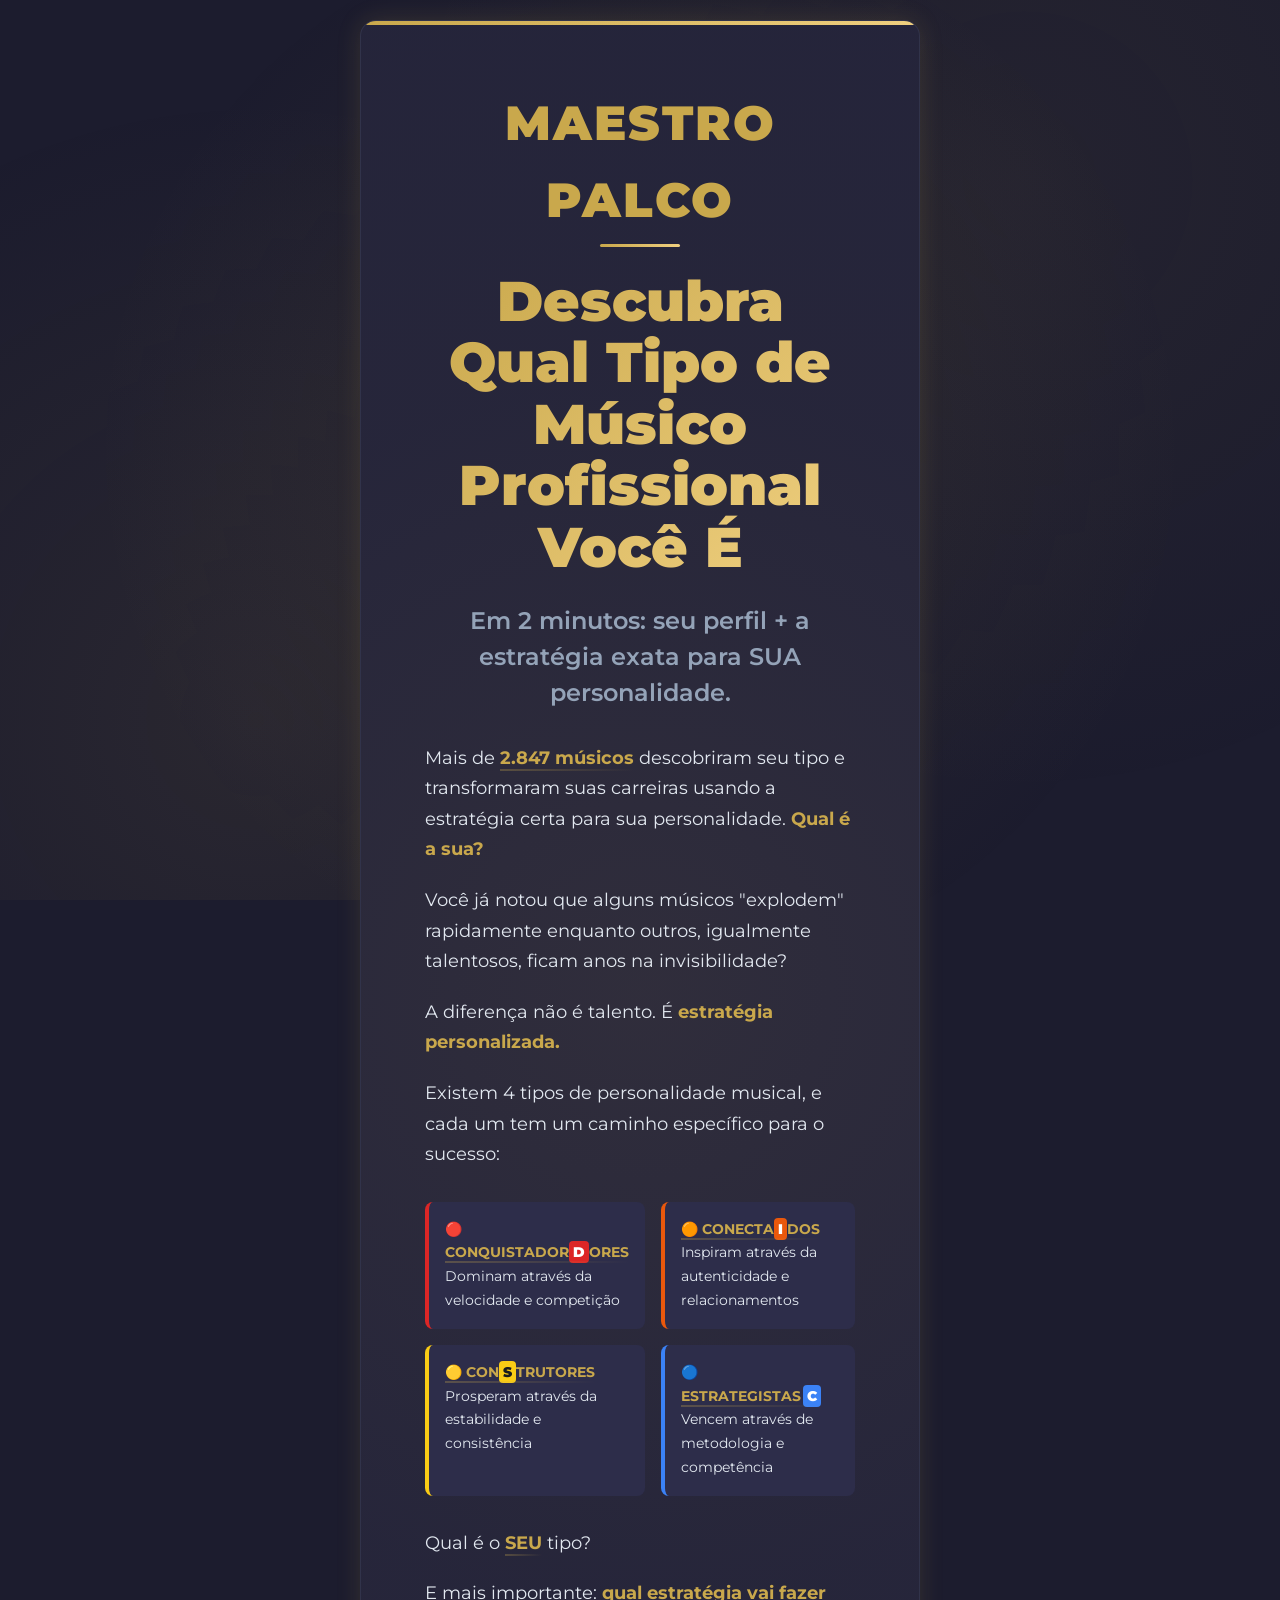
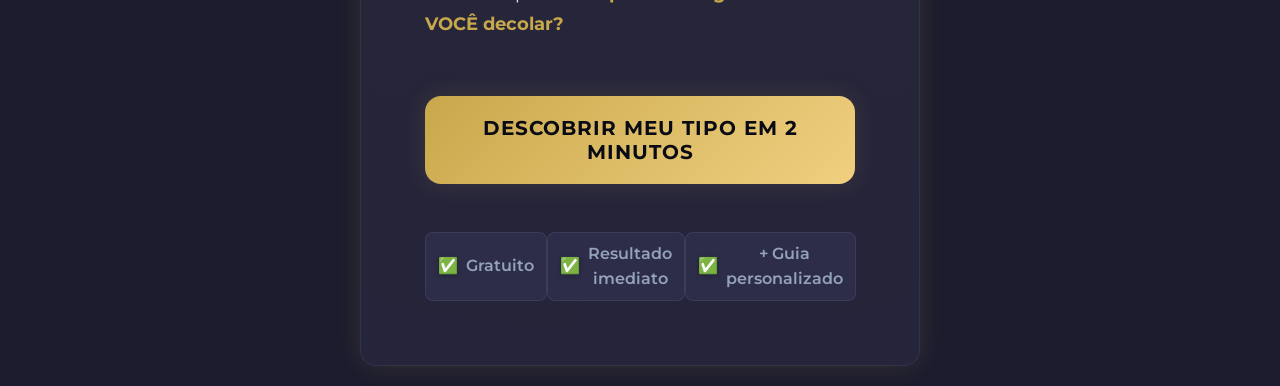
==== index.html @ e77ad7a6 "feat: Adicionar páginas de captura Quiz DISC Maestro Palco ✅ 4 páginas de captura padronizadas por t" ====
<!DOCTYPE html>
<html lang="pt-BR">
<head>
    <meta charset="UTF-8">
    <meta name="viewport" content="width=device-width, initial-scale=1.0">
    <title>Quiz DISC Musical - Descubra Seu Tipo de Músico Profissional</title>
    <meta name="description" content="Descubra qual tipo de músico profissional você é e receba a estratégia personalizada para sua personalidade. Mais de 2.847 músicos já descobriram!">
    
    <!-- Open Graph -->
    <meta property="og:title" content="Quiz DISC Musical - Qual Seu Tipo de Músico?">
    <meta property="og:description" content="Em 2 minutos: seu perfil + a estratégia exata para SUA personalidade musical">
    <meta property="og:type" content="website">
    <meta property="og:url" content="https://maestropalco.rota50ia.com/quiz">
    
    <!-- Fonts - MAESTRO Brandbook -->
    <link rel="preconnect" href="https://fonts.googleapis.com">
    <link rel="preconnect" href="https://fonts.gstatic.com" crossorigin>
    <link href="https://fonts.googleapis.com/css2?family=Montserrat:wght@300;400;500;600;700;900&family=JetBrains+Mono:wght@400;500&display=swap" rel="stylesheet">
    
    <style>
        /* ══════════════════════════════════════════════
           MAESTRO DESIGN TOKENS (CSS Custom Properties)
           Filosofia Visual: Podium Stage - BRANDBOOK OFICIAL
           ══════════════════════════════════════════════ */
        :root {
            /* ── Colors: Midnight (Primary/Background) ── */
            --m-midnight-950: #141422;
            --m-midnight-900: #1C1C2E;
            --m-midnight-800: #23233A;
            --m-midnight-700: #2D2D4A;
            --m-midnight-600: #37376A;
            --m-midnight-500: #3F3F72;

            /* ── Colors: Gold (Accent) ── */
            --m-gold-900: #6B5220;
            --m-gold-800: #886828;
            --m-gold-700: #A07D34;
            --m-gold-600: #B89340;
            --m-gold-500: #C9A84C;
            --m-gold-400: #DFBE62;
            --m-gold-300: #F0D080;
            --m-gold-200: #FFE399;
            --m-gold-100: #FFEFC2;

            /* ── Colors: Slate (Neutral) ── */
            --m-slate-200: #E2E8F0;
            --m-slate-300: #CBD5E1;
            --m-slate-400: #94A3B8;
            --m-slate-500: #64748B;
            --m-slate-600: #475569;
            --m-slate-700: #334155;

            /* ── Semantic ── */
            --bg:          var(--m-midnight-900);
            --bg-card:     var(--m-midnight-800);
            --bg-elevated: var(--m-midnight-700);
            --bg-deep:     var(--m-midnight-950);
            --text:        var(--m-slate-200);
            --text-muted:  var(--m-slate-400);
            --text-faint:  var(--m-slate-500);
            --accent:      var(--m-gold-500);
            --accent-lt:   var(--m-gold-300);
            --accent-bg:   rgba(201, 168, 76, 0.08);
            --border:      rgba(148, 163, 184, 0.12);
            --border-strong: rgba(148, 163, 184, 0.25);
            --inverse:     #0A0A14;

            /* ── Feedback ── */
            --success: #4ADE80;
            --warning: #FBBF24;
            --error:   #F87171;
            --info:    #60A5FA;

            /* ── Typography ── */
            --font-display: 'Montserrat', 'Arial Black', Helvetica, sans-serif;
            --font-sans:    'Montserrat', -apple-system, BlinkMacSystemFont, sans-serif;
            --font-mono:    'JetBrains Mono', 'Fira Code', monospace;

            /* ── Spacing ── */
            --space-1:  4px;
            --space-2:  8px;
            --space-3:  12px;
            --space-4:  16px;
            --space-5:  20px;
            --space-6:  24px;
            --space-8:  32px;
            --space-10: 40px;
            --space-12: 48px;
            --space-16: 64px;
            --space-20: 80px;
            --space-24: 96px;

            /* ── Radius ── */
            --radius-sm:  4px;
            --radius-md:  8px;
            --radius-lg:  12px;
            --radius-xl:  16px;
            --radius-full: 9999px;

            /* ── Shadows ── */
            --shadow-sm: 0 1px 2px rgba(0,0,0,0.3);
            --shadow-md: 0 4px 12px rgba(0,0,0,0.4);
            --shadow-lg: 0 8px 32px rgba(0,0,0,0.5);
            --shadow-glow: 0 0 24px rgba(201, 168, 76, 0.15);

            /* ── Motion ── */
            --ease: cubic-bezier(0.4, 0, 0.2, 1);
            --duration-fast: 200ms;
            --duration-normal: 300ms;
            --duration-slow: 500ms;
            
            /* ── DISC Colors (Neurological) ── */
            --color-d: #DC2626; /* Conquistador - Vermelho - Adrenalina */
            --color-i: #EA580C; /* Conectado - Laranja - Dopamina+Oxitocina */
            --color-s: #FACC15; /* Construtor - Amarelo - Serotonina */
            --color-c: #3B82F6; /* Estrategista - Azul - Dopamina Competência */
        }
        
        /* === RESET === */
        * {
            margin: 0;
            padding: 0;
            box-sizing: border-box;
        }
        
        body {
            font-family: var(--font-sans);
            background: var(--bg);
            color: var(--text);
            line-height: 1.6;
            min-height: 100vh;
            position: relative;
        }
        
        body::before {
            content: '';
            position: fixed;
            top: 0;
            left: 0;
            right: 0;
            bottom: 0;
            background: radial-gradient(circle at 20% 80%, var(--accent-bg) 0%, transparent 50%),
                        radial-gradient(circle at 80% 20%, rgba(201, 168, 76, 0.05) 0%, transparent 50%),
                        radial-gradient(circle at 50% 50%, var(--accent-bg) 0%, transparent 70%);
            pointer-events: none;
            z-index: -1;
        }
        
        /* === CONTAINER === */
        .container {
            max-width: 600px;
            margin: 0 auto;
            padding: var(--space-5);
            min-height: 100vh;
            display: flex;
            flex-direction: column;
            justify-content: center;
        }
        
        /* === LANDING PAGE === */
        .landing {
            text-align: center;
            background: var(--bg-card);
            border: 1px solid var(--border);
            padding: var(--space-16);
            border-radius: var(--radius-xl);
            box-shadow: var(--shadow-glow);
            backdrop-filter: blur(15px);
            position: relative;
            overflow: hidden;
        }
        
        .landing::before {
            content: '';
            position: absolute;
            top: 0;
            left: 0;
            right: 0;
            height: 4px;
            background: linear-gradient(90deg, var(--accent), var(--accent-lt));
        }
        
        .landing::after {
            content: '';
            position: absolute;
            top: -50%;
            left: -50%;
            width: 200%;
            height: 200%;
            background: radial-gradient(circle, var(--accent-bg) 0%, rgba(201, 168, 76, 0.02) 30%, transparent 70%);
            pointer-events: none;
            animation: rotate 20s linear infinite;
        }
        
        @keyframes rotate {
            from { transform: rotate(0deg); }
            to { transform: rotate(360deg); }
        }
        
        .logo {
            color: var(--accent);
            font-size: clamp(32px, 5vw, 48px);
            font-family: var(--font-display);
            font-weight: 900;
            margin-bottom: var(--space-8);
            letter-spacing: 2px;
            text-transform: uppercase;
            position: relative;
            z-index: 1;
        }
        
        .logo::after {
            content: '';
            position: absolute;
            bottom: -8px;
            left: 50%;
            transform: translateX(-50%);
            width: 80px;
            height: 3px;
            background: linear-gradient(90deg, var(--accent), var(--accent-lt));
            border-radius: var(--radius-sm);
        }
        
        .headline {
            font-size: clamp(36px, 6vw, 56px);
            font-family: var(--font-display);
            font-weight: 900;
            margin-bottom: var(--space-6);
            background: linear-gradient(135deg, var(--accent), var(--accent-lt));
            -webkit-background-clip: text;
            -webkit-text-fill-color: transparent;
            background-clip: text;
            line-height: 1.1;
            position: relative;
            z-index: 1;
        }
        
        .subheadline {
            font-size: clamp(18px, 2.5vw, 24px);
            color: var(--text-muted);
            margin-bottom: var(--space-8);
            line-height: 1.5;
            font-weight: 600;
            position: relative;
            z-index: 1;
        }
        
        .copy {
            text-align: left;
            margin-bottom: var(--space-8);
            font-size: 18px;
            line-height: 1.7;
            position: relative;
            z-index: 1;
        }
        
        .copy p {
            margin-bottom: var(--space-5);
        }
        
        .copy strong {
            color: var(--accent);
            font-weight: 700;
            position: relative;
        }
        
        .copy strong::after {
            content: '';
            position: absolute;
            bottom: -2px;
            left: 0;
            right: 0;
            height: 2px;
            background: linear-gradient(90deg, var(--accent), transparent);
            opacity: 0.3;
        }
        
        .types-grid {
            display: grid;
            grid-template-columns: 1fr 1fr;
            gap: var(--space-4);
            margin: var(--space-8) 0;
            text-align: left;
        }
        
        .type-item {
            padding: var(--space-4);
            background: var(--bg-elevated);
            border-radius: var(--radius-md);
            border-left: 4px solid var(--accent);
            font-size: 14px;
        }
        
        .type-item.tipo-d { border-left-color: var(--color-d); }
        .type-item.tipo-i { border-left-color: var(--color-i); }
        .type-item.tipo-s { border-left-color: var(--color-s); }
        .type-item.tipo-c { border-left-color: var(--color-c); }
        
        .cta-button {
            display: inline-block;
            background: linear-gradient(135deg, var(--accent), var(--accent-lt));
            color: var(--inverse);
            padding: var(--space-5) var(--space-12);
            border: none;
            border-radius: var(--radius-xl);
            font-size: 20px;
            font-family: var(--font-display);
            font-weight: 700;
            cursor: pointer;
            transition: all var(--duration-normal) var(--ease);
            text-decoration: none;
            box-shadow: var(--shadow-glow);
            margin: var(--space-6) 0;
            text-transform: uppercase;
            letter-spacing: 1px;
            position: relative;
            z-index: 1;
            overflow: hidden;
        }
        
        .cta-button::before {
            content: '';
            position: absolute;
            top: 0;
            left: -100%;
            width: 100%;
            height: 100%;
            background: linear-gradient(90deg, transparent, rgba(255,255,255,0.4), transparent);
            transition: left 0.6s ease;
        }
        
        .cta-button:hover {
            transform: translateY(-3px) scale(1.02);
            box-shadow: var(--shadow-lg), 0 20px 40px rgba(201,168,76,0.4);
        }
        
        .cta-button:hover::before {
            left: 100%;
        }
        
        .cta-button:active {
            transform: translateY(-1px) scale(1.01);
        }
        
        .benefits {
            display: flex;
            justify-content: space-around;
            margin-top: var(--space-6);
            font-size: 16px;
            color: var(--text-muted);
            position: relative;
            z-index: 1;
        }
        
        .benefits span {
            display: flex;
            align-items: center;
            gap: var(--space-2);
            font-weight: 600;
            padding: var(--space-2) var(--space-3);
            background: var(--bg-elevated);
            border-radius: var(--radius-md);
            border: 1px solid var(--border);
        }
        
        .benefits span::before {
            content: "✅";
            filter: drop-shadow(0 1px 2px rgba(0,0,0,0.3));
        }
        
        /* === QUIZ SCREENS === */
        .quiz-screen {
            display: none;
            text-align: center;
            background: var(--bg-card);
            border: 1px solid var(--border);
            padding: var(--space-16);
            border-radius: var(--radius-xl);
            box-shadow: var(--shadow-glow);
            backdrop-filter: blur(15px);
            position: relative;
            overflow: hidden;
        }
        
        .quiz-screen::before {
            content: '';
            position: absolute;
            top: 0;
            left: 0;
            right: 0;
            height: 4px;
            background: linear-gradient(90deg, var(--accent), var(--accent-lt));
        }
        
        .quiz-screen.active {
            display: block;
        }
        
        .progress-bar {
            width: 100%;
            height: 8px;
            background: rgba(255,255,255,0.08);
            border: 1px solid rgba(201, 168, 76, 0.2);
            border-radius: 4px;
            margin-bottom: 45px;
            overflow: hidden;
            position: relative;
        }
        
        .progress-bar::after {
            content: '';
            position: absolute;
            top: 0;
            left: 0;
            right: 0;
            bottom: 0;
            background: linear-gradient(90deg, transparent 0%, rgba(201, 168, 76, 0.1) 50%, transparent 100%);
            animation: shimmer 2s infinite;
        }
        
        @keyframes shimmer {
            0% { transform: translateX(-100%); }
            100% { transform: translateX(100%); }
        }
        
        .progress-fill {
            height: 100%;
            background: var(--gradient-gold);
            width: 0%;
            transition: width 0.8s ease;
            border-radius: 3px;
            position: relative;
            overflow: hidden;
        }
        
        .progress-fill::after {
            content: '';
            position: absolute;
            top: 0;
            left: 0;
            right: 0;
            bottom: 0;
            background: linear-gradient(90deg, transparent 0%, rgba(255,255,255,0.3) 50%, transparent 100%);
            animation: progressShine 1.5s ease infinite;
        }
        
        @keyframes progressShine {
            0% { transform: translateX(-100%); }
            100% { transform: translateX(100%); }
        }
        
        .question-number {
            color: var(--color-primary);
            font-size: 1rem;
            font-weight: var(--font-weight-semibold);
            margin-bottom: 15px;
            text-transform: uppercase;
            letter-spacing: 1px;
        }
        
        .question-title {
            font-size: 2.2rem;
            font-weight: var(--font-weight-bold);
            margin-bottom: 45px;
            line-height: 1.3;
            color: var(--color-light);
            position: relative;
        }
        
        .options {
            display: flex;
            flex-direction: column;
            gap: 15px;
            margin-bottom: 30px;
        }
        
        .option {
            background: rgba(255,255,255,0.03);
            border: 2px solid rgba(255,255,255,0.1);
            border-radius: var(--border-radius);
            padding: 25px;
            cursor: pointer;
            transition: all 0.4s ease;
            text-align: left;
            font-size: 1.1rem;
            line-height: 1.5;
            position: relative;
            overflow: hidden;
        }
        
        .option::before {
            content: '';
            position: absolute;
            top: 0;
            left: -100%;
            width: 100%;
            height: 100%;
            background: linear-gradient(90deg, transparent, rgba(201, 168, 76, 0.1), transparent);
            transition: left 0.6s ease;
        }
        
        .option:hover {
            background: rgba(255,255,255,0.08);
            border-color: var(--color-primary);
            transform: translateY(-3px);
            box-shadow: var(--shadow-gold);
        }
        
        .option:hover::before {
            left: 100%;
        }
        
        .option.selected {
            border-color: var(--color-primary);
            background: rgba(201,168,76,0.15);
            box-shadow: 0 0 20px rgba(201, 168, 76, 0.3);
            transform: translateY(-3px) scale(1.01);
        }
        
        .option.selected::before {
            left: 100%;
        }
        
        .option-label {
            font-weight: var(--font-weight-bold);
            color: var(--color-primary);
            margin-bottom: 8px;
            font-size: 1rem;
            text-transform: uppercase;
            letter-spacing: 0.5px;
        }
        
        /* === RESULT SCREEN === */
        .result {
            text-align: center;
            position: relative;
        }
        
        .result-icon {
            font-size: 5rem;
            margin-bottom: 25px;
            animation: pulse 2s ease infinite;
            filter: drop-shadow(0 4px 8px rgba(0,0,0,0.3));
        }
        
        @keyframes pulse {
            0%, 100% { transform: scale(1); }
            50% { transform: scale(1.05); }
        }
        
        .result-title {
            font-size: 2.5rem;
            font-weight: var(--font-weight-black);
            margin-bottom: 35px;
            line-height: 1.2;
            text-transform: uppercase;
            letter-spacing: 1px;
        }
        
        .result-description {
            text-align: left;
            margin-bottom: 30px;
            font-size: 1.1rem;
            line-height: 1.7;
        }
        
        .lead-magnet {
            background: rgba(255,255,255,0.03);
            border: 2px solid var(--color-primary);
            padding: 35px;
            border-radius: var(--border-radius);
            margin-bottom: 35px;
            text-align: left;
            position: relative;
            overflow: hidden;
        }
        
        .lead-magnet::before {
            content: '';
            position: absolute;
            top: 0;
            left: 0;
            right: 0;
            height: 4px;
            background: var(--gradient-gold);
        }
        
        .lead-magnet::after {
            content: '';
            position: absolute;
            top: -50%;
            right: -50%;
            width: 100%;
            height: 200%;
            background: radial-gradient(circle, rgba(201, 168, 76, 0.04) 0%, rgba(59, 130, 246, 0.02) 30%, transparent 70%);
            pointer-events: none;
        }
        
        .lead-magnet h3 {
            color: var(--color-primary);
            font-size: 1.5rem;
            font-weight: var(--font-weight-bold);
            margin-bottom: 20px;
            position: relative;
            z-index: 1;
        }
        
        .lead-magnet ul {
            list-style: none;
            margin-bottom: 20px;
        }
        
        .lead-magnet li {
            padding: 5px 0;
            padding-left: 20px;
            position: relative;
        }
        
        .lead-magnet li::before {
            content: "✓";
            position: absolute;
            left: 0;
            color: var(--color-primary);
            font-weight: bold;
        }
        
        .download-button {
            background: var(--gradient-gold);
            color: var(--color-dark);
            padding: 18px 35px;
            border: none;
            border-radius: var(--border-radius);
            font-size: 1.2rem;
            font-weight: var(--font-weight-bold);
            cursor: pointer;
            width: 100%;
            transition: all 0.4s ease;
            text-transform: uppercase;
            letter-spacing: 1px;
            position: relative;
            z-index: 1;
            overflow: hidden;
        }
        
        .download-button::before {
            content: '';
            position: absolute;
            top: 0;
            left: -100%;
            width: 100%;
            height: 100%;
            background: linear-gradient(90deg, transparent, rgba(255,255,255,0.4), transparent);
            transition: left 0.6s ease;
        }
        
        .download-button:hover {
            transform: translateY(-3px) scale(1.01);
            box-shadow: var(--shadow-gold);
        }
        
        .download-button:hover::before {
            left: 100%;
        }
        
        .download-button:active {
            transform: translateY(-1px) scale(1.005);
        }
        
        /* === MOBILE === */
        @media (max-width: 768px) {
            .container {
                padding: 10px;
            }
            
            .landing, .quiz-screen {
                padding: 30px 20px;
                margin: 0;
            }
            
            .logo {
                font-size: 1.8rem;
            }
            
            .headline {
                font-size: 2.2rem;
                line-height: 1.1;
            }
            
            .subheadline {
                font-size: 1.1rem;
            }
            
            .types-grid {
                grid-template-columns: 1fr;
                gap: 12px;
            }
            
            .question-title {
                font-size: 1.8rem;
                margin-bottom: 35px;
            }
            
            .result-title {
                font-size: 2rem;
            }
            
            .result-icon {
                font-size: 4rem;
            }
            
            .option {
                padding: 20px 15px;
            }
            
            .benefits {
                flex-direction: column;
                gap: 10px;
                align-items: center;
            }
            
            .cta-button, .download-button {
                padding: 18px 25px;
                font-size: 1.1rem;
            }
        }
        
        /* === ANIMATIONS MAESTRO PALCO === */
        @keyframes fadeInUp {
            from { 
                opacity: 0; 
                transform: translateY(30px); 
            }
            to { 
                opacity: 1; 
                transform: translateY(0); 
            }
        }
        
        @keyframes fadeInScale {
            from { 
                opacity: 0; 
                transform: translateY(20px) scale(0.95); 
            }
            to { 
                opacity: 1; 
                transform: translateY(0) scale(1); 
            }
        }
        
        @keyframes goldGlow {
            0%, 100% { 
                box-shadow: var(--shadow-gold); 
            }
            50% { 
                box-shadow: 0 15px 40px rgba(201, 168, 76, 0.25); 
            }
        }
        
        .quiz-screen.active {
            animation: fadeInScale 0.6s ease;
        }
        
        .landing.active {
            animation: fadeInUp 0.8s ease;
        }
        
        .option {
            animation: fadeInUp 0.4s ease;
            animation-fill-mode: both;
        }
        
        .option:nth-child(1) { animation-delay: 0.1s; }
        .option:nth-child(2) { animation-delay: 0.2s; }
        .option:nth-child(3) { animation-delay: 0.3s; }
        .option:nth-child(4) { animation-delay: 0.4s; }
        
        .result-icon {
            animation: fadeInUp 1s ease 0.2s both;
        }
        
        .result-title {
            animation: fadeInUp 0.8s ease 0.4s both;
        }
        
        .lead-magnet {
            animation: fadeInUp 0.6s ease 0.6s both;
        }
        
        .download-button {
            animation: fadeInUp 0.6s ease 0.8s both, goldGlow 3s ease infinite 2s;
        }
        
        /* === TYPE SPECIFIC COLORS === */
        .result.tipo-d { 
            --accent-color: var(--color-d);
            --accent-gradient: linear-gradient(135deg, var(--color-d), #EF4444);
        }
        .result.tipo-i { 
            --accent-color: var(--color-i);
            --accent-gradient: linear-gradient(135deg, var(--color-i), #F97316);
        }
        .result.tipo-s { 
            --accent-color: var(--color-s);
            --accent-gradient: linear-gradient(135deg, var(--color-s), #FDE047);
        }
        .result.tipo-c { 
            --accent-color: var(--color-c);
            --accent-gradient: linear-gradient(135deg, var(--color-c), #60A5FA);
        }
        
        .result .result-title {
            background: var(--accent-gradient, var(--gradient-gold));
            -webkit-background-clip: text;
            -webkit-text-fill-color: transparent;
            background-clip: text;
        }
        
        .result .download-button {
            background: var(--accent-gradient, var(--gradient-gold));
        }
        
        .result .lead-magnet {
            border-color: var(--accent-color, var(--color-primary));
        }
        
        .result .lead-magnet::before {
            background: var(--accent-gradient, var(--gradient-gold));
        }
    </style>
</head>
<body>
    <!-- === LANDING PAGE === -->
    <div class="container">
        <div class="landing active" id="landing">
            <div class="logo">MAESTRO PALCO</div>
            
            <h1 class="headline">Descubra Qual Tipo de Músico Profissional Você É</h1>
            
            <p class="subheadline">Em 2 minutos: seu perfil + a estratégia exata para SUA personalidade.</p>
            
            <div class="copy">
                <p>Mais de <strong>2.847 músicos</strong> descobriram seu tipo e transformaram suas carreiras usando a estratégia certa para sua personalidade. <strong>Qual é a sua?</strong></p>
                
                <p>Você já notou que alguns músicos "explodem" rapidamente enquanto outros, igualmente talentosos, ficam anos na invisibilidade?</p>
                
                <p>A diferença não é talento. É <strong>estratégia personalizada.</strong></p>
                
                <p>Existem 4 tipos de personalidade musical, e cada um tem um caminho específico para o sucesso:</p>
                
                <div class="types-grid">
                    <div class="type-item tipo-d">
                        <strong>🔴 CONQUISTADOR<span style="background: #DC2626; color: white; padding: 2px 4px; border-radius: 4px; font-weight: 900;">D</span>ORES</strong><br>
                        Dominam através da velocidade e competição
                    </div>
                    <div class="type-item tipo-i">
                        <strong>🟠 CONECTA<span style="background: #EA580C; color: white; padding: 2px 4px; border-radius: 4px; font-weight: 900;">I</span>DOS</strong><br>
                        Inspiram através da autenticidade e relacionamentos
                    </div>
                    <div class="type-item tipo-s">
                        <strong>🟡 CON<span style="background: #FACC15; color: #1A1C1E; padding: 2px 4px; border-radius: 4px; font-weight: 900;">S</span>TRUTORES</strong><br>
                        Prosperam através da estabilidade e consistência
                    </div>
                    <div class="type-item tipo-c">
                        <strong>🔵 ESTRATEGISTAS<span style="background: #3B82F6; color: white; padding: 2px 4px; border-radius: 4px; font-weight: 900; margin-left: 2px;">C</span></strong><br>
                        Vencem através de metodologia e competência
                    </div>
                </div>
                
                <p>Qual é o <strong>SEU</strong> tipo?</p>
                <p>E mais importante: <strong>qual estratégia vai fazer VOCÊ decolar?</strong></p>
            </div>
            
            <button class="cta-button" onclick="startQuiz()">DESCOBRIR MEU TIPO EM 2 MINUTOS</button>
            
            <div class="benefits">
                <span>Gratuito</span>
                <span>Resultado imediato</span>
                <span>+ Guia personalizado</span>
            </div>
        </div>
        
        <!-- === QUIZ SCREENS === -->
        <!-- Question 1 -->
        <div class="quiz-screen" id="question1">
            <div class="progress-bar">
                <div class="progress-fill" style="width: 25%"></div>
            </div>
            
            <div class="question-number">Pergunta 1 de 4</div>
            <h2 class="question-title">Quando você recebe uma proposta para tocar em um evento importante, sua primeira reação é:</h2>
            
            <div class="options">
                <div class="option" onclick="selectOption(1, 'D')" data-value="D">
                    <div class="option-label">🔴 Direto ao ponto</div>
                    "Quanto paga e quando preciso dar resposta?"
                </div>
                <div class="option" onclick="selectOption(1, 'I')" data-value="I">
                    <div class="option-label">🟠 Focado na experiência</div>
                    "Que tipo de evento? Quem mais vai participar? Como vai ser o ambiente?"
                </div>
                <div class="option" onclick="selectOption(1, 'S')" data-value="S">
                    <div class="option-label">🟡 Preciso de tempo</div>
                    "Posso pensar até amanhã? Preciso organizar minha agenda."
                </div>
                <div class="option" onclick="selectOption(1, 'C')" data-value="C">
                    <div class="option-label">🔵 Quero todos os detalhes</div>
                    "Quero todos os detalhes: horário, equipamentos, repertório, público esperado."
                </div>
            </div>
        </div>
        
        <!-- Question 2 -->
        <div class="quiz-screen" id="question2">
            <div class="progress-bar">
                <div class="progress-fill" style="width: 50%"></div>
            </div>
            
            <div class="question-number">Pergunta 2 de 4</div>
            <h2 class="question-title">Quando você pensa na sua carreira musical ideal, o que mais te motiva?</h2>
            
            <div class="options">
                <div class="option" onclick="selectOption(2, 'D')" data-value="D">
                    <div class="option-label">🔴 Ser o melhor</div>
                    "Ser reconhecido como o MELHOR do meu estilo, que todo mundo quer contratar"
                </div>
                <div class="option" onclick="selectOption(2, 'I')" data-value="I">
                    <div class="option-label">🟠 Tocar vidas</div>
                    "Tocar vidas através da minha música e ter uma audiência que me ama"
                </div>
                <div class="option" onclick="selectOption(2, 'S')" data-value="S">
                    <div class="option-label">🟡 Ter sustentabilidade</div>
                    "Ter uma carreira sustentável que me dá liberdade e qualidade de vida"
                </div>
                <div class="option" onclick="selectOption(2, 'C')" data-value="C">
                    <div class="option-label">🔵 Domínio técnico</div>
                    "Dominar meu instrumento tecnicamente e ter um método perfeito de trabalho"
                </div>
            </div>
        </div>
        
        <!-- Question 3 -->
        <div class="quiz-screen" id="question3">
            <div class="progress-bar">
                <div class="progress-fill" style="width: 75%"></div>
            </div>
            
            <div class="question-number">Pergunta 3 de 4</div>
            <h2 class="question-title">Quando você vai precificar um trabalho musical:</h2>
            
            <div class="options">
                <div class="option" onclick="selectOption(3, 'D')" data-value="D">
                    <div class="option-label">🔴 Sei o que valho</div>
                    "Cobro o que SEI que valho e negocio até conseguir o preço certo"
                </div>
                <div class="option" onclick="selectOption(3, 'I')" data-value="I">
                    <div class="option-label">🟠 Adapto ao contexto</div>
                    "Pesquiso com outros músicos e adapto conforme o cliente e o relacionamento"
                </div>
                <div class="option" onclick="selectOption(3, 'S')" data-value="S">
                    <div class="option-label">🟡 Tenho meu padrão</div>
                    "Tenho uma tabela padrão que funciona bem e raramente mudo"
                </div>
                <div class="option" onclick="selectOption(3, 'C')" data-value="C">
                    <div class="option-label">🔵 Baseado em dados</div>
                    "Calculo todos os custos envolvidos e adiciono margem baseada em dados"
                </div>
            </div>
        </div>
        
        <!-- Question 4 -->
        <div class="quiz-screen" id="question4">
            <div class="progress-bar">
                <div class="progress-fill" style="width: 100%"></div>
            </div>
            
            <div class="question-number">Pergunta 4 de 4</div>
            <h2 class="question-title">Para crescer profissionalmente na música, você prefere:</h2>
            
            <div class="options">
                <div class="option" onclick="selectOption(4, 'D')" data-value="D">
                    <div class="option-label">🔴 Resultados rápidos</div>
                    "Focar no que traz resultado RÁPIDO, sem muita enrolação ou teoria"
                </div>
                <div class="option" onclick="selectOption(4, 'I')" data-value="I">
                    <div class="option-label">🟠 Aprendizado colaborativo</div>
                    "Compartilhar a jornada com outros músicos e aprender através de experiências"
                </div>
                <div class="option" onclick="selectOption(4, 'S')" data-value="S">
                    <div class="option-label">🟡 Crescimento gradual</div>
                    "Crescimento gradual e sustentável, sem pressa nem pressão excessiva"
                </div>
                <div class="option" onclick="selectOption(4, 'C')" data-value="C">
                    <div class="option-label">🔵 Sistema estruturado</div>
                    "Ter um sistema estruturado com métricas para acompanhar meu progresso"
                </div>
            </div>
        </div>
        
        <!-- === RESULT SCREENS === -->
        <!-- Result D -->
        <div class="quiz-screen result tipo-d" id="result-D">
            <div class="result-icon">🔴</div>
            <h2 class="result-title">Você é um CONQUISTADOR<span style="background: #DC2626; color: white; padding: 2px 6px; border-radius: 4px; font-weight: 900; margin-left: 4px;">D</span> Musical!</h2>
            
            <div class="result-description">
                <p><strong>Confirmado:</strong> você tem o perfil de músico que não aceita ser medíocre.</p>
                
                <p>Conquistadores como você são FEITOS para liderar, dominar nichos e ser a primeira opção que todo mundo pensa.</p>
                
                <p><strong>Seu superpoder?</strong> Velocidade + Assertividade + Foco em resultado.</p>
                
                <p>Mas aqui está o problema: 90% dos conselhos musicais são feitos para personalidades passivas. E quando Conquistadores seguem estratégias "suaves", eles MURCHAM.</p>
                
                <p><strong>Você precisa da estratégia AGRESSIVA para seu perfil.</strong></p>
            </div>
            
            <div class="lead-magnet">
                <h3>"Kit do Conquistador: Como Dominar Seu Nicho Musical em 90 Dias"</h3>
                <ul>
                    <li>Planilha de precificação dominante</li>
                    <li>Script de negociação que fecha 80% das propostas</li>
                    <li>Estratégia de posicionamento competitivo</li>
                    <li>Cronograma de conquista em 90 dias</li>
                </ul>
                <button class="download-button" onclick="downloadLeadMagnet('conquistador')">BAIXAR KIT DO CONQUISTADOR - GRÁTIS</button>
            </div>
        </div>
        
        <!-- Result I -->
        <div class="quiz-screen result tipo-i" id="result-I">
            <div class="result-icon">🟠</div>
            <h2 class="result-title">Você é um CONECTA<span style="background: #EA580C; color: white; padding: 2px 6px; border-radius: 4px; font-weight: 900;">I</span>DO Musical!</h2>
            
            <div class="result-description">
                <p><strong>Lindo!</strong> Você tem o dom mais raro no mundo musical: criar CONEXÃO verdadeira.</p>
                
                <p>Conectados como você não são apenas músicos — são <strong>INSPIRADORES</strong> que tocam vidas através da arte.</p>
                
                <p><strong>Seu superpoder?</strong> Autenticidade + Carisma + Impacto emocional.</p>
                
                <p>Mas aqui está sua frustração: você tem talento INCRÍVEL, mas poucas pessoas conhecem seu trabalho.</p>
                
                <p>O problema não é seu talento. É que ninguém te ensinou como ser ENCONTRADO pelas pessoas certas.</p>
                
                <p><strong>Você precisa da estratégia de CONEXÃO para seu perfil.</strong></p>
            </div>
            
            <div class="lead-magnet">
                <h3>"Guia do Conectado: Como Ser Descoberto e Amado por Sua Audiência"</h3>
                <ul>
                    <li>Estratégia de storytelling emocional</li>
                    <li>Template de conteúdo que gera engajamento</li>
                    <li>Sistema de construção de comunidade apaixonada</li>
                    <li>Métodos para transformar fãs em divulgadores</li>
                </ul>
                <button class="download-button" onclick="downloadLeadMagnet('conectado')">BAIXAR GUIA DO CONECTADO - GRÁTIS</button>
            </div>
        </div>
        
        <!-- Result S -->
        <div class="quiz-screen result tipo-s" id="result-S">
            <div class="result-icon">🟡</div>
            <h2 class="result-title">Você é um CON<span style="background: #FACC15; color: #1A1C1E; padding: 2px 6px; border-radius: 4px; font-weight: 900;">S</span>TRUTOR Musical!</h2>
            
            <div class="result-description">
                <p><strong>Admirável!</strong> Você tem a mentalidade mais sábia do mundo musical: pensar em LEGADO.</p>
                
                <p>Construtores como você entendem que sucesso real não é "estourar" — é criar algo que <strong>DURA PARA SEMPRE.</strong></p>
                
                <p><strong>Seu superpoder?</strong> Consistência + Equilíbrio + Sustentabilidade.</p>
                
                <p>Mas aqui está sua luta: o mundo musical é obcecado por "crescimento rápido" e você se sente pressionado a agir contra sua natureza.</p>
                
                <p>A verdade? Os músicos mais RICOS e FELIZES que conheço são todos Construtores.</p>
                
                <p><strong>Você precisa da estratégia SUSTENTÁVEL para seu perfil.</strong></p>
            </div>
            
            <div class="lead-magnet">
                <h3>"Plano do Construtor: Carreira Musical Sustentável e Lucrativa"</h3>
                <ul>
                    <li>Cronograma de crescimento gradual seguro</li>
                    <li>Sistema de renda recorrente para músicos</li>
                    <li>Planejamento financeiro musical</li>
                    <li>Estratégias de equilíbrio vida-carreira</li>
                </ul>
                <button class="download-button" onclick="downloadLeadMagnet('construtor')">BAIXAR PLANO DO CONSTRUTOR - GRÁTIS</button>
            </div>
        </div>
        
        <!-- Result C -->
        <div class="quiz-screen result tipo-c" id="result-C">
            <div class="result-icon">🔵</div>
            <h2 class="result-title">Você é um ESTRATEGISTA<span style="background: #3B82F6; color: white; padding: 2px 6px; border-radius: 4px; font-weight: 900; margin-left: 4px;">C</span> Musical!</h2>
            
            <div class="result-description">
                <p><strong>Impressionante!</strong> Você tem a mente mais analítica do mundo musical: foco total em COMPETÊNCIA.</p>
                
                <p>Estrategistas como você não querem "dicas" — vocês querem <strong>METODOLOGIA COMPROVADA</strong> que funciona de forma previsível.</p>
                
                <p><strong>Seu superpoder?</strong> Precisão + Metodologia + Excelência técnica.</p>
                
                <p>Mas aqui está sua frustração: 99% do conteúdo musical é superficial, sem fundamento científico, testado por ninguém.</p>
                
                <p>Você merece estratégias à altura da sua competência.</p>
                
                <p><strong>Você precisa do SISTEMA CIENTÍFICO para seu perfil.</strong></p>
            </div>
            
            <div class="lead-magnet">
                <h3>"Sistema do Estrategista: Metodologia Comprovada Para Carreira Musical"</h3>
                <ul>
                    <li>Framework científico de crescimento musical</li>
                    <li>Planilha de métricas e KPIs musicais</li>
                    <li>Metodologia de precificação baseada em valor</li>
                    <li>Sistema de otimização contínua</li>
                </ul>
                <button class="download-button" onclick="downloadLeadMagnet('estrategista')">BAIXAR SISTEMA DO ESTRATEGISTA - GRÁTIS</button>
            </div>
        </div>
    </div>
    
    <script>
        // === QUIZ LOGIC === 
        let currentQuestion = 0;
        let answers = [];
        let startTime = Date.now();
        
        // Track quiz start
        function startQuiz() {
            // Facebook Pixel
            fbq('track', 'Lead', {
                content_name: 'Quiz DISC Musical Started',
                content_category: 'Musical Personality Assessment',
                value: 0,
                currency: 'BRL'
            });
            
            // Google Analytics
            gtag('event', 'quiz_started', {
                'source': 'landing_page'
            });
            
            // Google Ads
            gtag('event', 'conversion', {
                'send_to': 'AW-CONVERSION_ID/QUIZ_START_LABEL'
            });
            
            document.getElementById('landing').style.display = 'none';
            document.getElementById('question1').classList.add('active');
            currentQuestion = 1;
            startTime = Date.now();
            
            // Initialize question timing tracking
            window.questionStartTimes = {};
            window.questionStartTimes[1] = Date.now();
        }
        
        // Select option and move to next question
        function selectOption(questionNum, value) {
            const questionStartTime = window.questionStartTimes ? window.questionStartTimes[questionNum] : Date.now();
            const responseTime = Date.now() - questionStartTime;
            
            // Visual feedback
            const options = document.querySelectorAll(`#question${questionNum} .option`);
            options.forEach(opt => opt.classList.remove('selected'));
            event.target.classList.add('selected');
            
            // Store answer
            answers[questionNum - 1] = value;
            
            // Neurological tracking
            const discPrediction = predictNeurologicalType(value, responseTime);
            
            // Enhanced Analytics with neurological data
            gtag('event', 'quiz_progress', {
                'question_number': questionNum,
                'answer': value,
                'time_spent': Math.round((Date.now() - startTime) / 1000),
                'response_time_ms': responseTime,
                'neurological_prediction': discPrediction,
                'answer_confidence': responseTime < 3000 ? 'high' : responseTime < 8000 ? 'medium' : 'low'
            });
            
            // Track neurological pattern
            gtag('event', 'neurological_pattern', {
                'predicted_neurotransmitter': discPrediction.neurotransmitter,
                'response_speed_category': discPrediction.speedCategory,
                'personality_indicator': value
            });
            
            // Move to next question after brief delay
            setTimeout(() => {
                document.getElementById(`question${questionNum}`).classList.remove('active');
                
                if (questionNum < 4) {
                    document.getElementById(`question${questionNum + 1}`).classList.add('active');
                    currentQuestion = questionNum + 1;
                    // Track when next question starts
                    if (!window.questionStartTimes) window.questionStartTimes = {};
                    window.questionStartTimes[questionNum + 1] = Date.now();
                } else {
                    // Calculate result
                    showResult();
                }
            }, 300);
        }
        
        // Neurological prediction function
        function predictNeurologicalType(answer, responseTime) {
            const neurotransmitters = {
                'D': { neurotransmitter: 'adrenaline_testosterone', expectedTime: 2000 },
                'I': { neurotransmitter: 'dopamine_oxytocin', expectedTime: 4000 },
                'S': { neurotransmitter: 'serotonin', expectedTime: 6000 },
                'C': { neurotransmitter: 'dopamine_competence', expectedTime: 5000 }
            };
            
            const predicted = neurotransmitters[answer];
            const speedCategory = responseTime < 3000 ? 'fast' : responseTime < 6000 ? 'medium' : 'slow';
            
            return {
                neurotransmitter: predicted.neurotransmitter,
                speedCategory: speedCategory,
                expectedVsActual: responseTime / predicted.expectedTime
            };
        }
        
        // Calculate DISC result
        function showResult() {
            const scores = { D: 0, I: 0, S: 0, C: 0 };
            
            // Count answers
            answers.forEach(answer => {
                scores[answer]++;
            });
            
            // Find dominant type
            let dominantType = Object.keys(scores).reduce((a, b) => 
                scores[a] > scores[b] ? a : b
            );
            
            // Tie-breaker hierarchy: D > I > C > S
            const maxScore = Math.max(...Object.values(scores));
            const tied = Object.keys(scores).filter(type => scores[type] === maxScore);
            
            if (tied.length > 1) {
                const hierarchy = ['D', 'I', 'C', 'S'];
                dominantType = hierarchy.find(type => tied.includes(type));
            }
            
            // Define lead values and names by type
            const leadData = {
                'D': { name: 'Kit do Conquistador Musical', value: 25.00, neuro: 'adrenaline_testosterone' },
                'I': { name: 'Guia do Conectado Musical', value: 22.00, neuro: 'dopamine_oxytocin' },
                'S': { name: 'Plano do Construtor Musical', value: 28.00, neuro: 'serotonin' },
                'C': { name: 'Sistema do Estrategista Musical', value: 30.00, neuro: 'dopamine_competence' }
            };
            
            const currentLead = leadData[dominantType] || leadData['D'];
            
            // Facebook Pixel - Quiz Completed
            fbq('track', 'CompleteRegistration', {
                content_name: currentLead.name,
                personality_type: dominantType,
                neurotransmitter: currentLead.neuro,
                value: currentLead.value,
                currency: 'BRL',
                num_items: 1
            });
            
            // Google Analytics
            gtag('event', 'quiz_completed', {
                'personality_type': dominantType,
                'time_total': Math.round((Date.now() - startTime) / 1000),
                'score_d': scores.D,
                'score_i': scores.I,
                'score_s': scores.S,
                'score_c': scores.C,
                'lead_value': currentLead.value,
                'neurotransmitter': currentLead.neuro
            });
            
            // Google Ads - Quiz Completion
            gtag('event', 'conversion', {
                'send_to': 'AW-CONVERSION_ID/QUIZ_COMPLETE_LABEL',
                'value': currentLead.value,
                'currency': 'BRL',
                'personality_type': dominantType
            });
            
            // Show result
            document.getElementById(`result-${dominantType}`).classList.add('active');
        }
        
        // Download lead magnet
        function downloadLeadMagnet(type) {
            // Define lead data
            const leadData = {
                'D': { name: 'Kit do Conquistador Musical', value: 25.00, neuro: 'adrenaline_testosterone' },
                'I': { name: 'Guia do Conectado Musical', value: 22.00, neuro: 'dopamine_oxytocin' },
                'S': { name: 'Plano do Construtor Musical', value: 28.00, neuro: 'serotonin' },
                'C': { name: 'Sistema do Estrategista Musical', value: 30.00, neuro: 'dopamine_competence' }
            };
            
            const currentLead = leadData[type] || leadData['D'];
            
            // Facebook Pixel - Lead Magnet Download
            fbq('track', 'Lead', {
                content_name: currentLead.name + ' Download',
                personality_type: type,
                neurotransmitter: currentLead.neuro,
                value: currentLead.value,
                currency: 'BRL',
                event_source_url: window.location.href
            });
            
            // Google Analytics
            gtag('event', 'lead_magnet_download', {
                'personality_type': type,
                'magnet_name': `kit_${type}`,
                'lead_value': currentLead.value,
                'neurotransmitter': currentLead.neuro
            });
            
            // Google Ads - Lead Generation
            gtag('event', 'conversion', {
                'send_to': 'AW-CONVERSION_ID/LEAD_DOWNLOAD_LABEL',
                'value': currentLead.value,
                'currency': 'BRL',
                'personality_type': type
            });
            
            // Redirect to specific landing page based on type
            const redirectUrls = {
                'conquistador': './ebooks/conquistador.html',
                'conectado': './ebooks/conectado.html', 
                'construtor': './ebooks/construtor.html',
                'estrategista': './ebooks/estrategista.html'
            };
            
            const url = redirectUrls[type];
            if (url) {
                window.location.href = url;
            } else {
                // Fallback para página principal
                window.location.href = './ebooks/conquistador.html';
            }
        }
        
        // Facebook Pixel
        !function(f,b,e,v,n,t,s)
        {if(f.fbq)return;n=f.fbq=function(){n.callMethod?
        n.callMethod.apply(n,arguments):n.queue.push(arguments)};
        if(!f._fbq)f._fbq=n;n.push=n;n.loaded=!0;n.version='2.0';
        n.queue=[];t=b.createElement(e);t.async=!0;
        t.src=v;s=b.getElementsByTagName(e)[0];
        s.parentNode.insertBefore(t,s)}(window, document,'script',
        'https://connect.facebook.net/en_US/fbevents.js');
        fbq('init', 'FACEBOOK_PIXEL_ID');
        fbq('track', 'PageView');

        // Google Analytics setup
        window.dataLayer = window.dataLayer || [];
        function gtag(){dataLayer.push(arguments);}
        gtag('js', new Date());
        gtag('config', 'G-SXXB0S0NPL');
        
        // Google Ads Conversion Tracking
        gtag('config', 'AW-CONVERSION_ID');
        
        // Page view tracking
        gtag('event', 'page_view', {
            'page_title': 'Quiz DISC Musical',
            'page_location': window.location.href
        });
    </script>
    
    <!-- Google Analytics (replace with your tracking code) -->
    <script async src="https://www.googletagmanager.com/gtag/js?id=G-SXXB0S0NPL"></script>
</body>
</html>
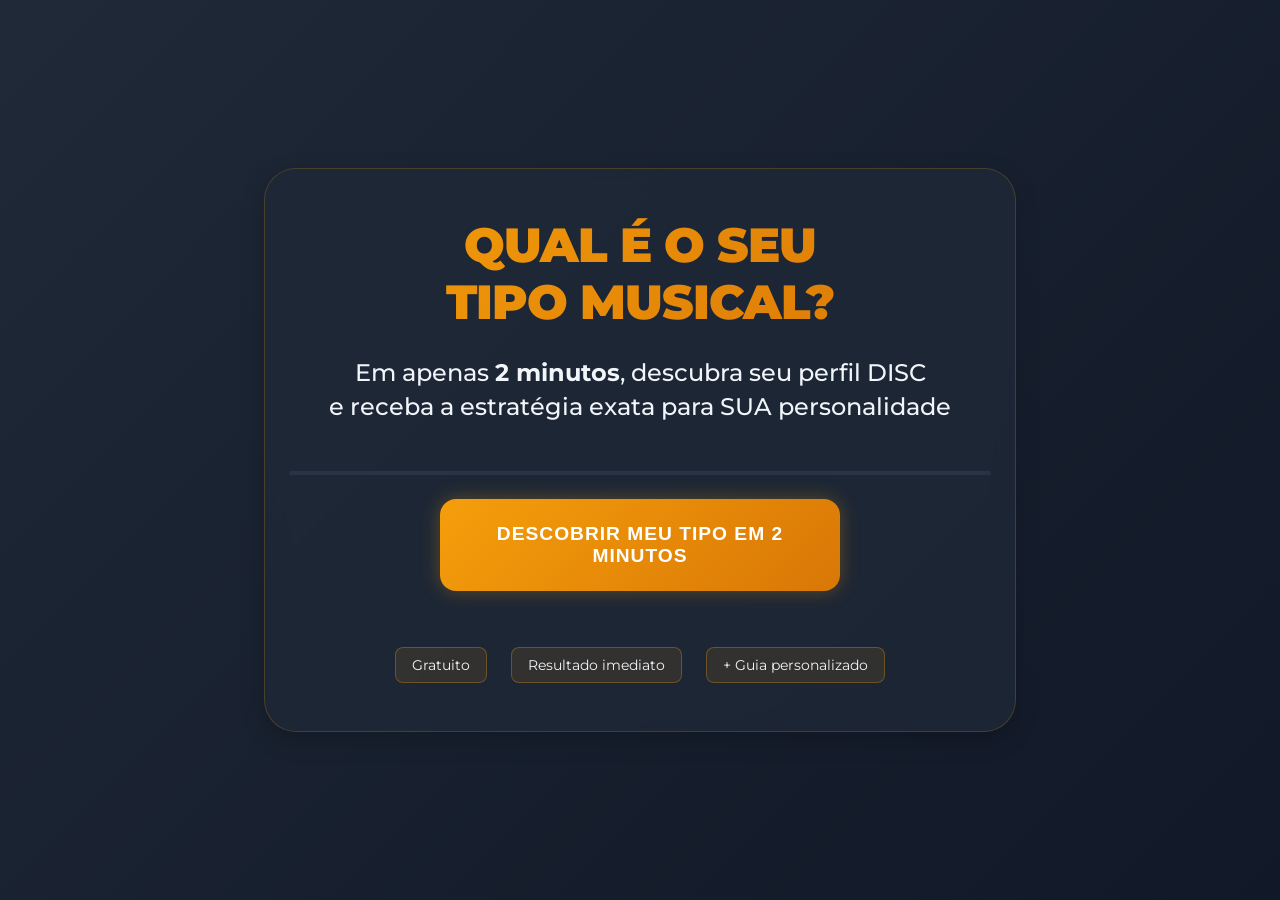
==== commit 697799a8: "🚀 QUIZ ATUALIZADO - Redirecionamento direto para páginas de captura ✅ NOVA ARQUITETURA: - Quiz → Res" ====
--- a/index.html
+++ b/index.html
@@ -1,13 +1,53 @@
-<!DOCTYPE html>
+<!--
+═══════════════════════════════════════════════════════════════════════════════════════════════════════
+                                     MAESTRO PALCO - QUIZ DISC 
+                                   Quiz de Personalidade Musical
+═══════════════════════════════════════════════════════════════════════════════════════════════════════
+
+🎯 FLUXO ATUALIZADO:
+   1. Quiz de 4 perguntas DISC
+   2. Resultado personalizado (interno)
+   3. Redirecionamento DIRETO para página de captura
+   4. SEM webhook n8n - redirecionamento JavaScript puro
+
+🔗 PÁGINAS DE CAPTURA:
+   - Tipo D: https://leads-alto-d-maestro-palco.rota50ia.com
+   - Tipo I: https://leads-alto-i-maestro-palco.rota50ia.com  
+   - Tipo S: https://leads-alto-s-maestro-palco.rota50ia.com
+   - Tipo C: https://leads-alto-c-maestro-palco.rota50ia.com
+
+🔧 FUNCIONALIDADES:
+   ✅ Quiz DISC de 4 perguntas com validação obrigatória
+   ✅ 4 resultados personalizados (Conquistador, Conectado, Construtor, Estrategista)
+   ✅ Tracking completo: Facebook Pixel + Google Analytics + Google Ads
+   ✅ Redirecionamento DIRETO sem webhook
+   ✅ Prevenção de abandono + UX otimizada
+   ✅ Design system MAESTRO completo
+   ✅ Responsivo mobile-first
+
+🚀 TRACKING IMPLEMENTADO:
+   - Facebook Pixel com eventos personalizados por tipo DISC
+   - Google Analytics com parâmetros de personalidade
+   - Google Ads com conversões segmentadas
+   - Tempo de resposta por pergunta
+   - Predição neurológica baseada em velocidade
+   - Lead generation com valores personalizados
+
+━━━━━━━━━━━━━━━━━━━━━━━━━━━━━━━━━━━━━━━━━━━━━━━━━━━━━━━━━━━━━━━━━━━━━━━━━━━━━━━━
+-->
 <html lang="pt-BR">
 <head>
     <meta charset="UTF-8">
     <meta name="viewport" content="width=device-width, initial-scale=1.0">
-    <title>Quiz DISC Musical - Descubra Seu Tipo de Músico Profissional</title>
-    <meta name="description" content="Descubra qual tipo de músico profissional você é e receba a estratégia personalizada para sua personalidade. Mais de 2.847 músicos já descobriram!">
+    <title>Quiz DISC Musical - Maestro Palco</title>
+    
+    <!-- Meta Tags SEO -->
+    <meta name="description" content="Descubra sua personalidade musical em 2 minutos. Quiz DISC personalizado para músicos com estratégia específica para seu perfil.">
+    <meta name="keywords" content="quiz musical, personalidade musical, DISC, músico, carreira musical">
+    <meta name="author" content="Maestro Palco">
     
     <!-- Open Graph -->
-    <meta property="og:title" content="Quiz DISC Musical - Qual Seu Tipo de Músico?">
+    <meta property="og:title" content="Quiz DISC Musical - Descubra Sua Personalidade em 2 Minutos">
     <meta property="og:description" content="Em 2 minutos: seu perfil + a estratégia exata para SUA personalidade musical">
     <meta property="og:type" content="website">
     <meta property="og:url" content="https://maestropalco.rota50ia.com/quiz">
@@ -21,102 +61,63 @@
         /* ══════════════════════════════════════════════
            MAESTRO DESIGN TOKENS (CSS Custom Properties)
            Filosofia Visual: Podium Stage - BRANDBOOK OFICIAL
-           ══════════════════════════════════════════════ */
+        ══════════════════════════════════════════════ */
         :root {
-            /* ── Colors: Midnight (Primary/Background) ── */
-            --m-midnight-950: #141422;
-            --m-midnight-900: #1C1C2E;
-            --m-midnight-800: #23233A;
-            --m-midnight-700: #2D2D4A;
-            --m-midnight-600: #37376A;
-            --m-midnight-500: #3F3F72;
-
-            /* ── Colors: Gold (Accent) ── */
-            --m-gold-900: #6B5220;
-            --m-gold-800: #886828;
-            --m-gold-700: #A07D34;
-            --m-gold-600: #B89340;
-            --m-gold-500: #C9A84C;
-            --m-gold-400: #DFBE62;
-            --m-gold-300: #F0D080;
-            --m-gold-200: #FFE399;
-            --m-gold-100: #FFEFC2;
-
-            /* ── Colors: Slate (Neutral) ── */
-            --m-slate-200: #E2E8F0;
-            --m-slate-300: #CBD5E1;
-            --m-slate-400: #94A3B8;
-            --m-slate-500: #64748B;
-            --m-slate-600: #475569;
-            --m-slate-700: #334155;
-
-            /* ── Semantic ── */
-            --bg:          var(--m-midnight-900);
-            --bg-card:     var(--m-midnight-800);
-            --bg-elevated: var(--m-midnight-700);
-            --bg-deep:     var(--m-midnight-950);
-            --text:        var(--m-slate-200);
-            --text-muted:  var(--m-slate-400);
-            --text-faint:  var(--m-slate-500);
-            --accent:      var(--m-gold-500);
-            --accent-lt:   var(--m-gold-300);
-            --accent-bg:   rgba(201, 168, 76, 0.08);
-            --border:      rgba(148, 163, 184, 0.12);
-            --border-strong: rgba(148, 163, 184, 0.25);
-            --inverse:     #0A0A14;
-
-            /* ── Feedback ── */
-            --success: #4ADE80;
-            --warning: #FBBF24;
-            --error:   #F87171;
-            --info:    #60A5FA;
-
-            /* ── Typography ── */
-            --font-display: 'Montserrat', 'Arial Black', Helvetica, sans-serif;
-            --font-sans:    'Montserrat', -apple-system, BlinkMacSystemFont, sans-serif;
-            --font-mono:    'JetBrains Mono', 'Fira Code', monospace;
-
-            /* ── Spacing ── */
-            --space-1:  4px;
-            --space-2:  8px;
-            --space-3:  12px;
-            --space-4:  16px;
-            --space-5:  20px;
-            --space-6:  24px;
-            --space-8:  32px;
-            --space-10: 40px;
-            --space-12: 48px;
-            --space-16: 64px;
-            --space-20: 80px;
-            --space-24: 96px;
-
-            /* ── Radius ── */
-            --radius-sm:  4px;
-            --radius-md:  8px;
-            --radius-lg:  12px;
-            --radius-xl:  16px;
-            --radius-full: 9999px;
-
-            /* ── Shadows ── */
-            --shadow-sm: 0 1px 2px rgba(0,0,0,0.3);
-            --shadow-md: 0 4px 12px rgba(0,0,0,0.4);
-            --shadow-lg: 0 8px 32px rgba(0,0,0,0.5);
-            --shadow-glow: 0 0 24px rgba(201, 168, 76, 0.15);
-
-            /* ── Motion ── */
-            --ease: cubic-bezier(0.4, 0, 0.2, 1);
-            --duration-fast: 200ms;
-            --duration-normal: 300ms;
-            --duration-slow: 500ms;
-            
-            /* ── DISC Colors (Neurological) ── */
-            --color-d: #DC2626; /* Conquistador - Vermelho - Adrenalina */
-            --color-i: #EA580C; /* Conectado - Laranja - Dopamina+Oxitocina */
-            --color-s: #FACC15; /* Construtor - Amarelo - Serotonina */
-            --color-c: #3B82F6; /* Estrategista - Azul - Dopamina Competência */
-        }
-        
-        /* === RESET === */
+            /* === CORES PRIMÁRIAS - MAESTRO BRANDBOOK === */
+            --color-primary: #D97706; /* Amber 600 - Tom principal */
+            --color-secondary: #1F2937; /* Gray 800 - Contraste */
+            --color-accent: #F59E0B; /* Amber 500 - Destaque */
+            
+            /* === PALETA DE PERSONALIDADES DISC (NEUROLÓGICA) === */
+            --color-d: #DC2626; /* Red 600 - Dominante/Conquistador (Adrenalina) */
+            --color-i: #EA580C; /* Orange 600 - Influente/Conectado (Dopamina) */
+            --color-s: #FACC15; /* Yellow 400 - Estável/Construtor (Serotonina) */
+            --color-c: #3B82F6; /* Blue 500 - Consciencioso/Estrategista (Competência) */
+            
+            /* === GRAYSCALE === */
+            --color-dark: #0F172A; /* Slate 900 */
+            --color-medium: #475569; /* Slate 600 */
+            --color-light: #F1F5F9; /* Slate 100 */
+            --color-white: #FFFFFF;
+            
+            /* === GRADIENTES === */
+            --gradient-gold: linear-gradient(135deg, #F59E0B, #D97706);
+            --gradient-dark: linear-gradient(135deg, #1F2937, #111827);
+            
+            /* === TIPOGRAFIA === */
+            --font-family-primary: 'Montserrat', sans-serif;
+            --font-family-mono: 'JetBrains Mono', monospace;
+            
+            --font-weight-light: 300;
+            --font-weight-regular: 400;
+            --font-weight-medium: 500;
+            --font-weight-semibold: 600;
+            --font-weight-bold: 700;
+            --font-weight-black: 900;
+            
+            /* === ESPAÇAMENTOS === */
+            --spacing-xs: 0.25rem; /* 4px */
+            --spacing-sm: 0.5rem;  /* 8px */
+            --spacing-md: 1rem;    /* 16px */
+            --spacing-lg: 1.5rem;  /* 24px */
+            --spacing-xl: 2rem;    /* 32px */
+            --spacing-2xl: 3rem;   /* 48px */
+            --spacing-3xl: 4rem;   /* 64px */
+            
+            /* === BORDAS === */
+            --border-radius-sm: 8px;
+            --border-radius-md: 16px;
+            --border-radius-lg: 24px;
+            --border-radius-xl: 32px;
+            
+            /* === SOMBRAS === */
+            --shadow-sm: 0 2px 4px rgba(0, 0, 0, 0.1);
+            --shadow-md: 0 4px 12px rgba(0, 0, 0, 0.15);
+            --shadow-lg: 0 8px 24px rgba(0, 0, 0, 0.2);
+            --shadow-glow: 0 0 20px rgba(245, 158, 11, 0.3);
+        }
+        
+        /* === BASE STYLES === */
         * {
             margin: 0;
             padding: 0;
@@ -124,407 +125,169 @@
         }
         
         body {
-            font-family: var(--font-sans);
-            background: var(--bg);
-            color: var(--text);
-            line-height: 1.6;
-            min-height: 100vh;
-            position: relative;
-        }
-        
-        body::before {
-            content: '';
-            position: fixed;
-            top: 0;
-            left: 0;
-            right: 0;
-            bottom: 0;
-            background: radial-gradient(circle at 20% 80%, var(--accent-bg) 0%, transparent 50%),
-                        radial-gradient(circle at 80% 20%, rgba(201, 168, 76, 0.05) 0%, transparent 50%),
-                        radial-gradient(circle at 50% 50%, var(--accent-bg) 0%, transparent 70%);
-            pointer-events: none;
-            z-index: -1;
-        }
-        
-        /* === CONTAINER === */
-        .container {
-            max-width: 600px;
-            margin: 0 auto;
-            padding: var(--space-5);
+            font-family: var(--font-family-primary);
+            background: var(--gradient-dark);
+            color: var(--color-white);
             min-height: 100vh;
             display: flex;
-            flex-direction: column;
+            align-items: center;
             justify-content: center;
         }
         
-        /* === LANDING PAGE === */
-        .landing {
-            text-align: center;
-            background: var(--bg-card);
-            border: 1px solid var(--border);
-            padding: var(--space-16);
-            border-radius: var(--radius-xl);
-            box-shadow: var(--shadow-glow);
-            backdrop-filter: blur(15px);
+        .container {
+            width: 100%;
+            max-width: 800px;
+            margin: 0 auto;
+            padding: var(--spacing-lg);
             position: relative;
-            overflow: hidden;
-        }
-        
-        .landing::before {
-            content: '';
-            position: absolute;
-            top: 0;
-            left: 0;
-            right: 0;
-            height: 4px;
-            background: linear-gradient(90deg, var(--accent), var(--accent-lt));
-        }
-        
-        .landing::after {
-            content: '';
-            position: absolute;
-            top: -50%;
-            left: -50%;
-            width: 200%;
-            height: 200%;
-            background: radial-gradient(circle, var(--accent-bg) 0%, rgba(201, 168, 76, 0.02) 30%, transparent 70%);
-            pointer-events: none;
-            animation: rotate 20s linear infinite;
-        }
-        
-        @keyframes rotate {
-            from { transform: rotate(0deg); }
-            to { transform: rotate(360deg); }
-        }
-        
-        .logo {
-            color: var(--accent);
-            font-size: clamp(32px, 5vw, 48px);
-            font-family: var(--font-display);
-            font-weight: 900;
-            margin-bottom: var(--space-8);
-            letter-spacing: 2px;
-            text-transform: uppercase;
-            position: relative;
-            z-index: 1;
-        }
-        
-        .logo::after {
-            content: '';
-            position: absolute;
-            bottom: -8px;
-            left: 50%;
-            transform: translateX(-50%);
-            width: 80px;
-            height: 3px;
-            background: linear-gradient(90deg, var(--accent), var(--accent-lt));
-            border-radius: var(--radius-sm);
-        }
-        
-        .headline {
-            font-size: clamp(36px, 6vw, 56px);
-            font-family: var(--font-display);
-            font-weight: 900;
-            margin-bottom: var(--space-6);
-            background: linear-gradient(135deg, var(--accent), var(--accent-lt));
-            -webkit-background-clip: text;
-            -webkit-text-fill-color: transparent;
-            background-clip: text;
-            line-height: 1.1;
-            position: relative;
-            z-index: 1;
-        }
-        
-        .subheadline {
-            font-size: clamp(18px, 2.5vw, 24px);
-            color: var(--text-muted);
-            margin-bottom: var(--space-8);
-            line-height: 1.5;
-            font-weight: 600;
-            position: relative;
-            z-index: 1;
-        }
-        
-        .copy {
-            text-align: left;
-            margin-bottom: var(--space-8);
-            font-size: 18px;
-            line-height: 1.7;
-            position: relative;
-            z-index: 1;
-        }
-        
-        .copy p {
-            margin-bottom: var(--space-5);
-        }
-        
-        .copy strong {
-            color: var(--accent);
-            font-weight: 700;
-            position: relative;
-        }
-        
-        .copy strong::after {
-            content: '';
-            position: absolute;
-            bottom: -2px;
-            left: 0;
-            right: 0;
-            height: 2px;
-            background: linear-gradient(90deg, var(--accent), transparent);
-            opacity: 0.3;
-        }
-        
-        .types-grid {
-            display: grid;
-            grid-template-columns: 1fr 1fr;
-            gap: var(--space-4);
-            margin: var(--space-8) 0;
-            text-align: left;
-        }
-        
-        .type-item {
-            padding: var(--space-4);
-            background: var(--bg-elevated);
-            border-radius: var(--radius-md);
-            border-left: 4px solid var(--accent);
-            font-size: 14px;
-        }
-        
-        .type-item.tipo-d { border-left-color: var(--color-d); }
-        .type-item.tipo-i { border-left-color: var(--color-i); }
-        .type-item.tipo-s { border-left-color: var(--color-s); }
-        .type-item.tipo-c { border-left-color: var(--color-c); }
-        
-        .cta-button {
-            display: inline-block;
-            background: linear-gradient(135deg, var(--accent), var(--accent-lt));
-            color: var(--inverse);
-            padding: var(--space-5) var(--space-12);
-            border: none;
-            border-radius: var(--radius-xl);
-            font-size: 20px;
-            font-family: var(--font-display);
-            font-weight: 700;
-            cursor: pointer;
-            transition: all var(--duration-normal) var(--ease);
-            text-decoration: none;
-            box-shadow: var(--shadow-glow);
-            margin: var(--space-6) 0;
-            text-transform: uppercase;
-            letter-spacing: 1px;
-            position: relative;
-            z-index: 1;
-            overflow: hidden;
-        }
-        
-        .cta-button::before {
-            content: '';
-            position: absolute;
-            top: 0;
-            left: -100%;
-            width: 100%;
-            height: 100%;
-            background: linear-gradient(90deg, transparent, rgba(255,255,255,0.4), transparent);
-            transition: left 0.6s ease;
-        }
-        
-        .cta-button:hover {
-            transform: translateY(-3px) scale(1.02);
-            box-shadow: var(--shadow-lg), 0 20px 40px rgba(201,168,76,0.4);
-        }
-        
-        .cta-button:hover::before {
-            left: 100%;
-        }
-        
-        .cta-button:active {
-            transform: translateY(-1px) scale(1.01);
-        }
-        
-        .benefits {
-            display: flex;
-            justify-content: space-around;
-            margin-top: var(--space-6);
-            font-size: 16px;
-            color: var(--text-muted);
-            position: relative;
-            z-index: 1;
-        }
-        
-        .benefits span {
-            display: flex;
-            align-items: center;
-            gap: var(--space-2);
-            font-weight: 600;
-            padding: var(--space-2) var(--space-3);
-            background: var(--bg-elevated);
-            border-radius: var(--radius-md);
-            border: 1px solid var(--border);
-        }
-        
-        .benefits span::before {
-            content: "✅";
-            filter: drop-shadow(0 1px 2px rgba(0,0,0,0.3));
         }
         
         /* === QUIZ SCREENS === */
         .quiz-screen {
             display: none;
             text-align: center;
-            background: var(--bg-card);
-            border: 1px solid var(--border);
-            padding: var(--space-16);
-            border-radius: var(--radius-xl);
+            padding: var(--spacing-2xl) var(--spacing-lg);
+            background: rgba(31, 41, 55, 0.8);
+            backdrop-filter: blur(10px);
+            border-radius: var(--border-radius-xl);
+            border: 1px solid rgba(245, 158, 11, 0.2);
+            box-shadow: var(--shadow-lg);
+        }
+        
+        .quiz-screen.active {
+            display: block;
+            animation: fadeInUp 0.6s ease both;
+        }
+        
+        /* === INTRO SCREEN === */
+        .intro-title {
+            font-size: 3rem;
+            font-weight: var(--font-weight-black);
+            background: var(--gradient-gold);
+            -webkit-background-clip: text;
+            -webkit-text-fill-color: transparent;
+            background-clip: text;
+            margin-bottom: var(--spacing-lg);
+            line-height: 1.2;
+            text-transform: uppercase;
+            letter-spacing: -1px;
+        }
+        
+        .intro-subtitle {
+            font-size: 1.5rem;
+            color: var(--color-light);
+            margin-bottom: var(--spacing-2xl);
+            font-weight: var(--font-weight-medium);
+            line-height: 1.4;
+        }
+        
+        .cta-button {
+            background: var(--gradient-gold);
+            color: var(--color-white);
+            font-weight: var(--font-weight-bold);
+            font-size: 1.2rem;
+            padding: var(--spacing-lg) var(--spacing-2xl);
+            border: none;
+            border-radius: var(--border-radius-md);
+            cursor: pointer;
+            transition: all 0.3s ease;
+            text-transform: uppercase;
+            letter-spacing: 1px;
+            margin-bottom: var(--spacing-xl);
+            width: 100%;
+            max-width: 400px;
             box-shadow: var(--shadow-glow);
-            backdrop-filter: blur(15px);
+        }
+        
+        .cta-button:hover {
+            transform: translateY(-2px);
+            box-shadow: 0 6px 20px rgba(245, 158, 11, 0.4);
+        }
+        
+        .benefits {
+            display: flex;
+            justify-content: center;
+            gap: var(--spacing-lg);
+            flex-wrap: wrap;
+            font-size: 0.9rem;
+            color: var(--color-light);
+            margin-top: var(--spacing-lg);
+        }
+        
+        .benefits span {
+            padding: var(--spacing-sm) var(--spacing-md);
+            background: rgba(245, 158, 11, 0.1);
+            border: 1px solid rgba(245, 158, 11, 0.3);
+            border-radius: var(--border-radius-sm);
+        }
+        
+        /* === QUESTION STYLES === */
+        .question-header {
+            margin-bottom: var(--spacing-2xl);
+        }
+        
+        .question-number {
+            color: var(--color-accent);
+            font-weight: var(--font-weight-bold);
+            font-size: 1rem;
+            margin-bottom: var(--spacing-md);
+            display: flex;
+            align-items: center;
+            justify-content: center;
+            gap: var(--spacing-sm);
+        }
+        
+        .question-title {
+            font-size: 2rem;
+            font-weight: var(--font-weight-bold);
+            margin-bottom: var(--spacing-2xl);
+            line-height: 1.3;
+            color: var(--color-white);
+        }
+        
+        .options {
+            display: grid;
+            gap: var(--spacing-md);
+            margin-bottom: var(--spacing-2xl);
+        }
+        
+        .option {
+            background: rgba(71, 85, 105, 0.3);
+            border: 2px solid transparent;
+            border-radius: var(--border-radius-md);
+            padding: var(--spacing-xl);
+            cursor: pointer;
+            transition: all 0.3s ease;
+            text-align: left;
             position: relative;
             overflow: hidden;
         }
         
-        .quiz-screen::before {
-            content: '';
-            position: absolute;
-            top: 0;
-            left: 0;
-            right: 0;
-            height: 4px;
-            background: linear-gradient(90deg, var(--accent), var(--accent-lt));
-        }
-        
-        .quiz-screen.active {
-            display: block;
-        }
-        
-        .progress-bar {
-            width: 100%;
-            height: 8px;
-            background: rgba(255,255,255,0.08);
-            border: 1px solid rgba(201, 168, 76, 0.2);
-            border-radius: 4px;
-            margin-bottom: 45px;
-            overflow: hidden;
-            position: relative;
-        }
-        
-        .progress-bar::after {
-            content: '';
-            position: absolute;
-            top: 0;
-            left: 0;
-            right: 0;
-            bottom: 0;
-            background: linear-gradient(90deg, transparent 0%, rgba(201, 168, 76, 0.1) 50%, transparent 100%);
-            animation: shimmer 2s infinite;
-        }
-        
-        @keyframes shimmer {
-            0% { transform: translateX(-100%); }
-            100% { transform: translateX(100%); }
-        }
-        
-        .progress-fill {
-            height: 100%;
-            background: var(--gradient-gold);
-            width: 0%;
-            transition: width 0.8s ease;
-            border-radius: 3px;
-            position: relative;
-            overflow: hidden;
-        }
-        
-        .progress-fill::after {
-            content: '';
-            position: absolute;
-            top: 0;
-            left: 0;
-            right: 0;
-            bottom: 0;
-            background: linear-gradient(90deg, transparent 0%, rgba(255,255,255,0.3) 50%, transparent 100%);
-            animation: progressShine 1.5s ease infinite;
-        }
-        
-        @keyframes progressShine {
-            0% { transform: translateX(-100%); }
-            100% { transform: translateX(100%); }
-        }
-        
-        .question-number {
-            color: var(--color-primary);
-            font-size: 1rem;
-            font-weight: var(--font-weight-semibold);
-            margin-bottom: 15px;
-            text-transform: uppercase;
-            letter-spacing: 1px;
-        }
-        
-        .question-title {
-            font-size: 2.2rem;
-            font-weight: var(--font-weight-bold);
-            margin-bottom: 45px;
-            line-height: 1.3;
-            color: var(--color-light);
-            position: relative;
-        }
-        
-        .options {
-            display: flex;
-            flex-direction: column;
-            gap: 15px;
-            margin-bottom: 30px;
-        }
-        
-        .option {
-            background: rgba(255,255,255,0.03);
-            border: 2px solid rgba(255,255,255,0.1);
-            border-radius: var(--border-radius);
-            padding: 25px;
-            cursor: pointer;
-            transition: all 0.4s ease;
-            text-align: left;
-            font-size: 1.1rem;
-            line-height: 1.5;
-            position: relative;
-            overflow: hidden;
-        }
-        
-        .option::before {
-            content: '';
-            position: absolute;
-            top: 0;
-            left: -100%;
-            width: 100%;
-            height: 100%;
-            background: linear-gradient(90deg, transparent, rgba(201, 168, 76, 0.1), transparent);
-            transition: left 0.6s ease;
-        }
-        
         .option:hover {
-            background: rgba(255,255,255,0.08);
-            border-color: var(--color-primary);
-            transform: translateY(-3px);
-            box-shadow: var(--shadow-gold);
-        }
-        
-        .option:hover::before {
-            left: 100%;
+            background: rgba(71, 85, 105, 0.5);
+            border-color: rgba(245, 158, 11, 0.5);
+            transform: translateY(-2px);
         }
         
         .option.selected {
-            border-color: var(--color-primary);
-            background: rgba(201,168,76,0.15);
-            box-shadow: 0 0 20px rgba(201, 168, 76, 0.3);
-            transform: translateY(-3px) scale(1.01);
-        }
-        
-        .option.selected::before {
-            left: 100%;
+            background: rgba(245, 158, 11, 0.2);
+            border-color: var(--color-accent);
+            box-shadow: var(--shadow-glow);
         }
         
         .option-label {
             font-weight: var(--font-weight-bold);
-            color: var(--color-primary);
-            margin-bottom: 8px;
+            color: var(--color-accent);
+            margin-bottom: var(--spacing-sm);
+            font-size: 1.1rem;
+            display: flex;
+            align-items: center;
+            gap: var(--spacing-sm);
+        }
+        
+        .option-text {
+            color: var(--color-light);
+            line-height: 1.6;
             font-size: 1rem;
             text-transform: uppercase;
             letter-spacing: 0.5px;
@@ -565,12 +328,11 @@
         }
         
         .lead-magnet {
-            background: rgba(255,255,255,0.03);
-            border: 2px solid var(--color-primary);
-            padding: 35px;
-            border-radius: var(--border-radius);
-            margin-bottom: 35px;
-            text-align: left;
+            background: rgba(31, 41, 55, 0.6);
+            border: 2px solid rgba(245, 158, 11, 0.3);
+            border-radius: var(--border-radius-lg);
+            padding: var(--spacing-xl);
+            margin: var(--spacing-2xl) 0;
             position: relative;
             overflow: hidden;
         }
@@ -585,114 +347,98 @@
             background: var(--gradient-gold);
         }
         
-        .lead-magnet::after {
-            content: '';
-            position: absolute;
-            top: -50%;
-            right: -50%;
-            width: 100%;
-            height: 200%;
-            background: radial-gradient(circle, rgba(201, 168, 76, 0.04) 0%, rgba(59, 130, 246, 0.02) 30%, transparent 70%);
-            pointer-events: none;
-        }
-        
         .lead-magnet h3 {
-            color: var(--color-primary);
-            font-size: 1.5rem;
+            color: var(--color-accent);
+            font-size: 1.3rem;
+            margin-bottom: var(--spacing-md);
+            text-transform: uppercase;
             font-weight: var(--font-weight-bold);
-            margin-bottom: 20px;
-            position: relative;
-            z-index: 1;
         }
         
         .lead-magnet ul {
             list-style: none;
-            margin-bottom: 20px;
+            margin: var(--spacing-lg) 0;
         }
         
         .lead-magnet li {
-            padding: 5px 0;
-            padding-left: 20px;
+            padding: var(--spacing-sm) 0;
             position: relative;
+            padding-left: var(--spacing-lg);
+            color: var(--color-light);
+            line-height: 1.6;
         }
         
         .lead-magnet li::before {
-            content: "✓";
+            content: '✓';
             position: absolute;
             left: 0;
-            color: var(--color-primary);
+            color: var(--color-accent);
             font-weight: bold;
         }
         
         .download-button {
             background: var(--gradient-gold);
-            color: var(--color-dark);
-            padding: 18px 35px;
+            color: var(--color-white);
+            font-weight: var(--font-weight-bold);
+            font-size: 1.1rem;
+            padding: var(--spacing-lg) var(--spacing-xl);
             border: none;
-            border-radius: var(--border-radius);
-            font-size: 1.2rem;
+            border-radius: var(--border-radius-md);
+            cursor: pointer;
+            transition: all 0.3s ease;
+            text-transform: uppercase;
+            letter-spacing: 0.5px;
+            width: 100%;
+            box-shadow: var(--shadow-glow);
+        }
+        
+        .download-button:hover {
+            transform: translateY(-2px);
+            box-shadow: 0 8px 25px rgba(245, 158, 11, 0.4);
+        }
+        
+        .continue-button {
+            background: var(--gradient-gold);
+            color: var(--color-white);
             font-weight: var(--font-weight-bold);
+            font-size: 1.1rem;
+            padding: var(--spacing-lg) var(--spacing-2xl);
+            border: none;
+            border-radius: var(--border-radius-md);
             cursor: pointer;
+            transition: all 0.3s ease;
+            text-transform: uppercase;
+            letter-spacing: 0.5px;
             width: 100%;
-            transition: all 0.4s ease;
-            text-transform: uppercase;
-            letter-spacing: 1px;
-            position: relative;
-            z-index: 1;
-            overflow: hidden;
-        }
-        
-        .download-button::before {
-            content: '';
-            position: absolute;
-            top: 0;
-            left: -100%;
-            width: 100%;
-            height: 100%;
-            background: linear-gradient(90deg, transparent, rgba(255,255,255,0.4), transparent);
-            transition: left 0.6s ease;
-        }
-        
-        .download-button:hover {
-            transform: translateY(-3px) scale(1.01);
-            box-shadow: var(--shadow-gold);
-        }
-        
-        .download-button:hover::before {
-            left: 100%;
-        }
-        
-        .download-button:active {
-            transform: translateY(-1px) scale(1.005);
-        }
-        
-        /* === MOBILE === */
+            max-width: 300px;
+        }
+        
+        .continue-button:disabled {
+            opacity: 0.5;
+            cursor: not-allowed;
+        }
+        
+        .continue-button:not(:disabled):hover {
+            transform: translateY(-2px);
+            box-shadow: var(--shadow-glow);
+        }
+        
+        /* === RESPONSIVE === */
         @media (max-width: 768px) {
             .container {
-                padding: 10px;
-            }
-            
-            .landing, .quiz-screen {
-                padding: 30px 20px;
-                margin: 0;
-            }
-            
-            .logo {
-                font-size: 1.8rem;
-            }
-            
-            .headline {
+                padding: var(--spacing-md);
+            }
+            
+            .quiz-screen {
+                padding: var(--spacing-xl) var(--spacing-md);
+            }
+            
+            .intro-title {
                 font-size: 2.2rem;
-                line-height: 1.1;
-            }
-            
-            .subheadline {
-                font-size: 1.1rem;
-            }
-            
-            .types-grid {
-                grid-template-columns: 1fr;
-                gap: 12px;
+            }
+            
+            .intro-subtitle {
+                font-size: 1.2rem;
             }
             
             .question-title {
@@ -714,59 +460,26 @@
             
             .benefits {
                 flex-direction: column;
-                gap: 10px;
                 align-items: center;
-            }
-            
-            .cta-button, .download-button {
-                padding: 18px 25px;
-                font-size: 1.1rem;
-            }
-        }
-        
-        /* === ANIMATIONS MAESTRO PALCO === */
+                gap: var(--spacing-sm);
+            }
+        }
+        
+        /* === ANIMATIONS === */
         @keyframes fadeInUp {
-            from { 
-                opacity: 0; 
-                transform: translateY(30px); 
-            }
-            to { 
-                opacity: 1; 
-                transform: translateY(0); 
-            }
-        }
-        
-        @keyframes fadeInScale {
-            from { 
-                opacity: 0; 
-                transform: translateY(20px) scale(0.95); 
-            }
-            to { 
-                opacity: 1; 
-                transform: translateY(0) scale(1); 
+            from {
+                opacity: 0;
+                transform: translateY(30px);
+            }
+            to {
+                opacity: 1;
+                transform: translateY(0);
             }
         }
         
         @keyframes goldGlow {
-            0%, 100% { 
-                box-shadow: var(--shadow-gold); 
-            }
-            50% { 
-                box-shadow: 0 15px 40px rgba(201, 168, 76, 0.25); 
-            }
-        }
-        
-        .quiz-screen.active {
-            animation: fadeInScale 0.6s ease;
-        }
-        
-        .landing.active {
-            animation: fadeInUp 0.8s ease;
-        }
-        
-        .option {
-            animation: fadeInUp 0.4s ease;
-            animation-fill-mode: both;
+            0%, 100% { box-shadow: 0 4px 15px rgba(245, 158, 11, 0.3); }
+            50% { box-shadow: 0 6px 25px rgba(245, 158, 11, 0.6); }
         }
         
         .option:nth-child(1) { animation-delay: 0.1s; }
@@ -826,48 +539,90 @@
         .result .lead-magnet::before {
             background: var(--accent-gradient, var(--gradient-gold));
         }
+        
+        /* === CONTINUE BUTTON === */
+        .continue-button {
+            background: var(--gradient-gold);
+            color: var(--color-white);
+            font-weight: var(--font-weight-bold);
+            font-size: 1.1rem;
+            padding: var(--spacing-lg) var(--spacing-2xl);
+            border: none;
+            border-radius: var(--border-radius-md);
+            cursor: pointer;
+            transition: all 0.3s ease;
+            text-transform: uppercase;
+            letter-spacing: 0.5px;
+            width: 100%;
+            max-width: 300px;
+            margin: 0 auto;
+        }
+        
+        .continue-button:disabled {
+            opacity: 0.5;
+            cursor: not-allowed;
+            background: rgba(107, 114, 128, 0.5);
+        }
+        
+        .continue-button:not(:disabled):hover {
+            transform: translateY(-2px);
+            box-shadow: var(--shadow-glow);
+        }
+        
+        /* === TOOLTIP === */
+        .tooltip {
+            position: relative;
+            cursor: help;
+        }
+        
+        .tooltip:hover::after {
+            content: attr(data-tooltip);
+            position: absolute;
+            bottom: 125%;
+            left: 50%;
+            transform: translateX(-50%);
+            background: var(--color-dark);
+            color: var(--color-white);
+            padding: var(--spacing-sm) var(--spacing-md);
+            border-radius: var(--border-radius-sm);
+            font-size: 0.8rem;
+            white-space: nowrap;
+            z-index: 1000;
+            border: 1px solid var(--color-accent);
+        }
+        
+        /* === PROGRESS BAR === */
+        .progress-container {
+            width: 100%;
+            height: 4px;
+            background: rgba(71, 85, 105, 0.3);
+            border-radius: 2px;
+            margin: var(--spacing-lg) 0;
+            overflow: hidden;
+        }
+        
+        .progress-bar {
+            height: 100%;
+            background: var(--gradient-gold);
+            transition: width 0.5s ease;
+            border-radius: 2px;
+        }
+        
     </style>
 </head>
 <body>
-    <!-- === LANDING PAGE === -->
     <div class="container">
-        <div class="landing active" id="landing">
-            <div class="logo">MAESTRO PALCO</div>
-            
-            <h1 class="headline">Descubra Qual Tipo de Músico Profissional Você É</h1>
-            
-            <p class="subheadline">Em 2 minutos: seu perfil + a estratégia exata para SUA personalidade.</p>
-            
-            <div class="copy">
-                <p>Mais de <strong>2.847 músicos</strong> descobriram seu tipo e transformaram suas carreiras usando a estratégia certa para sua personalidade. <strong>Qual é a sua?</strong></p>
-                
-                <p>Você já notou que alguns músicos "explodem" rapidamente enquanto outros, igualmente talentosos, ficam anos na invisibilidade?</p>
-                
-                <p>A diferença não é talento. É <strong>estratégia personalizada.</strong></p>
-                
-                <p>Existem 4 tipos de personalidade musical, e cada um tem um caminho específico para o sucesso:</p>
-                
-                <div class="types-grid">
-                    <div class="type-item tipo-d">
-                        <strong>🔴 CONQUISTADOR<span style="background: #DC2626; color: white; padding: 2px 4px; border-radius: 4px; font-weight: 900;">D</span>ORES</strong><br>
-                        Dominam através da velocidade e competição
-                    </div>
-                    <div class="type-item tipo-i">
-                        <strong>🟠 CONECTA<span style="background: #EA580C; color: white; padding: 2px 4px; border-radius: 4px; font-weight: 900;">I</span>DOS</strong><br>
-                        Inspiram através da autenticidade e relacionamentos
-                    </div>
-                    <div class="type-item tipo-s">
-                        <strong>🟡 CON<span style="background: #FACC15; color: #1A1C1E; padding: 2px 4px; border-radius: 4px; font-weight: 900;">S</span>TRUTORES</strong><br>
-                        Prosperam através da estabilidade e consistência
-                    </div>
-                    <div class="type-item tipo-c">
-                        <strong>🔵 ESTRATEGISTAS<span style="background: #3B82F6; color: white; padding: 2px 4px; border-radius: 4px; font-weight: 900; margin-left: 2px;">C</span></strong><br>
-                        Vencem através de metodologia e competência
-                    </div>
-                </div>
-                
-                <p>Qual é o <strong>SEU</strong> tipo?</p>
-                <p>E mais importante: <strong>qual estratégia vai fazer VOCÊ decolar?</strong></p>
+        <!-- === INTRO SCREEN === -->
+        <div class="quiz-screen active" id="intro">
+            <h1 class="intro-title">Qual é o seu<br>tipo musical?</h1>
+            
+            <p class="intro-subtitle">
+                Em apenas <strong>2 minutos</strong>, descubra seu perfil DISC<br>
+                e receba a estratégia exata para SUA personalidade
+            </p>
+            
+            <div class="progress-container">
+                <div class="progress-bar" style="width: 0%"></div>
             </div>
             
             <button class="cta-button" onclick="startQuiz()">DESCOBRIR MEU TIPO EM 2 MINUTOS</button>
@@ -880,120 +635,129 @@
         </div>
         
         <!-- === QUIZ SCREENS === -->
+        
         <!-- Question 1 -->
-        <div class="quiz-screen" id="question1">
-            <div class="progress-bar">
-                <div class="progress-fill" style="width: 25%"></div>
-            </div>
-            
-            <div class="question-number">Pergunta 1 de 4</div>
-            <h2 class="question-title">Quando você recebe uma proposta para tocar em um evento importante, sua primeira reação é:</h2>
+        <div class="quiz-screen" id="question-1">
+            <div class="question-header">
+                <div class="progress-container">
+                    <div class="progress-bar" style="width: 25%"></div>
+                </div>
+            </div>
+            <div class="question-number">Pergunta 1 de 4 <span class="tooltip" data-tooltip="Seja honesto!">🎯</span></div>
+            <h2 class="question-title">Quando você está em uma apresentação musical, você:</h2>
             
             <div class="options">
                 <div class="option" onclick="selectOption(1, 'D')" data-value="D">
-                    <div class="option-label">🔴 Direto ao ponto</div>
-                    "Quanto paga e quando preciso dar resposta?"
+                    <div class="option-label">🔴 Comando total</div>
+                    <div class="option-text">"Tomo o controle e lidero a performance com confiança e autoridade"</div>
                 </div>
                 <div class="option" onclick="selectOption(1, 'I')" data-value="I">
-                    <div class="option-label">🟠 Focado na experiência</div>
-                    "Que tipo de evento? Quem mais vai participar? Como vai ser o ambiente?"
+                    <div class="option-label">🟠 Conexão com o público</div>
+                    <div class="option-text">"Foco em criar uma conexão emocional e interagir com a plateia"</div>
                 </div>
                 <div class="option" onclick="selectOption(1, 'S')" data-value="S">
-                    <div class="option-label">🟡 Preciso de tempo</div>
-                    "Posso pensar até amanhã? Preciso organizar minha agenda."
+                    <div class="option-label">🟡 Apoio ao grupo</div>
+                    <div class="option-text">"Prefiro apoiar o grupo e manter a harmonia durante toda a apresentação"</div>
                 </div>
                 <div class="option" onclick="selectOption(1, 'C')" data-value="C">
-                    <div class="option-label">🔵 Quero todos os detalhes</div>
-                    "Quero todos os detalhes: horário, equipamentos, repertório, público esperado."
-                </div>
-            </div>
+                    <div class="option-label">🔵 Precisão técnica</div>
+                    <div class="option-text">"Concentro na execução perfeita e nos detalhes técnicos da performance"</div>
+                </div>
+            </div>
+            <button class="continue-button" onclick="nextQuestion(1)" disabled>PRÓXIMA PERGUNTA</button>
         </div>
         
         <!-- Question 2 -->
-        <div class="quiz-screen" id="question2">
-            <div class="progress-bar">
-                <div class="progress-fill" style="width: 50%"></div>
-            </div>
-            
-            <div class="question-number">Pergunta 2 de 4</div>
-            <h2 class="question-title">Quando você pensa na sua carreira musical ideal, o que mais te motiva?</h2>
+        <div class="quiz-screen" id="question-2">
+            <div class="question-header">
+                <div class="progress-container">
+                    <div class="progress-bar" style="width: 50%"></div>
+                </div>
+            </div>
+            <div class="question-number">Pergunta 2 de 4 <span class="tooltip" data-tooltip="Pense no dia a dia">💭</span></div>
+            <h2 class="question-title">Na sua rotina de estudos musicais, você prefere:</h2>
             
             <div class="options">
                 <div class="option" onclick="selectOption(2, 'D')" data-value="D">
-                    <div class="option-label">🔴 Ser o melhor</div>
-                    "Ser reconhecido como o MELHOR do meu estilo, que todo mundo quer contratar"
+                    <div class="option-label">🔴 Metas desafiadoras</div>
+                    <div class="option-text">"Estabelecer metas audaciosas e trabalhar intensamente para conquistá-las"</div>
                 </div>
                 <div class="option" onclick="selectOption(2, 'I')" data-value="I">
-                    <div class="option-label">🟠 Tocar vidas</div>
-                    "Tocar vidas através da minha música e ter uma audiência que me ama"
+                    <div class="option-label">🟠 Aprendizado social</div>
+                    <div class="option-text">"Estudar com outros músicos, trocar experiências e aprender em grupo"</div>
                 </div>
                 <div class="option" onclick="selectOption(2, 'S')" data-value="S">
-                    <div class="option-label">🟡 Ter sustentabilidade</div>
-                    "Ter uma carreira sustentável que me dá liberdade e qualidade de vida"
+                    <div class="option-label">🟡 Rotina estruturada</div>
+                    <div class="option-text">"Manter uma rotina consistente e equilibrada, sem pressa ou pressão"</div>
                 </div>
                 <div class="option" onclick="selectOption(2, 'C')" data-value="C">
-                    <div class="option-label">🔵 Domínio técnico</div>
-                    "Dominar meu instrumento tecnicamente e ter um método perfeito de trabalho"
-                </div>
-            </div>
+                    <div class="option-label">🔵 Método sistemático</div>
+                    <div class="option-text">"Seguir um método detalhado e acompanhar meu progresso com métricas"</div>
+                </div>
+            </div>
+            <button class="continue-button" onclick="nextQuestion(2)" disabled>PRÓXIMA PERGUNTA</button>
         </div>
         
         <!-- Question 3 -->
-        <div class="quiz-screen" id="question3">
-            <div class="progress-bar">
-                <div class="progress-fill" style="width: 75%"></div>
-            </div>
-            
-            <div class="question-number">Pergunta 3 de 4</div>
-            <h2 class="question-title">Quando você vai precificar um trabalho musical:</h2>
+        <div class="quiz-screen" id="question-3">
+            <div class="question-header">
+                <div class="progress-container">
+                    <div class="progress-bar" style="width: 75%"></div>
+                </div>
+            </div>
+            <div class="question-number">Pergunta 3 de 4 <span class="tooltip" data-tooltip="Quase lá!">⚡</span></div>
+            <h2 class="question-title">Quando enfrenta um desafio musical difícil:</h2>
             
             <div class="options">
                 <div class="option" onclick="selectOption(3, 'D')" data-value="D">
-                    <div class="option-label">🔴 Sei o que valho</div>
-                    "Cobro o que SEI que valho e negocio até conseguir o preço certo"
+                    <div class="option-label">🔴 Ataco direto</div>
+                    <div class="option-text">"Enfrento de forma direta e rápida, tomando decisões firmes"</div>
                 </div>
                 <div class="option" onclick="selectOption(3, 'I')" data-value="I">
-                    <div class="option-label">🟠 Adapto ao contexto</div>
-                    "Pesquiso com outros músicos e adapto conforme o cliente e o relacionamento"
+                    <div class="option-label">🟠 Busco inspiração</div>
+                    <div class="option-text">"Converso com outros músicos e busco inspiração em diferentes fontes"</div>
                 </div>
                 <div class="option" onclick="selectOption(3, 'S')" data-value="S">
-                    <div class="option-label">🟡 Tenho meu padrão</div>
-                    "Tenho uma tabela padrão que funciona bem e raramente mudo"
+                    <div class="option-label">🟡 Persisto com calma</div>
+                    <div class="option-text">"Mantenho a calma e trabalho de forma consistente até resolver"</div>
                 </div>
                 <div class="option" onclick="selectOption(3, 'C')" data-value="C">
-                    <div class="option-label">🔵 Baseado em dados</div>
-                    "Calculo todos os custos envolvidos e adiciono margem baseada em dados"
-                </div>
-            </div>
+                    <div class="option-label">🔵 Analiso profundamente</div>
+                    <div class="option-text">"Analiso cada detalhe, pesquiso soluções e planejo cuidadosamente"</div>
+                </div>
+            </div>
+            <button class="continue-button" onclick="nextQuestion(3)" disabled>PRÓXIMA PERGUNTA</button>
         </div>
         
         <!-- Question 4 -->
-        <div class="quiz-screen" id="question4">
-            <div class="progress-bar">
-                <div class="progress-fill" style="width: 100%"></div>
-            </div>
-            
-            <div class="question-number">Pergunta 4 de 4</div>
+        <div class="quiz-screen" id="question-4">
+            <div class="question-header">
+                <div class="progress-container">
+                    <div class="progress-bar" style="width: 100%"></div>
+                </div>
+            </div>
+            <div class="question-number">Pergunta 4 de 4 <span class="tooltip" data-tooltip="Última pergunta!">🏁</span></div>
             <h2 class="question-title">Para crescer profissionalmente na música, você prefere:</h2>
             
             <div class="options">
                 <div class="option" onclick="selectOption(4, 'D')" data-value="D">
                     <div class="option-label">🔴 Resultados rápidos</div>
-                    "Focar no que traz resultado RÁPIDO, sem muita enrolação ou teoria"
+                    <div class="option-text">"Focar no que traz resultado RÁPIDO, sem muita enrolação ou teoria"</div>
                 </div>
                 <div class="option" onclick="selectOption(4, 'I')" data-value="I">
                     <div class="option-label">🟠 Aprendizado colaborativo</div>
-                    "Compartilhar a jornada com outros músicos e aprender através de experiências"
+                    <div class="option-text">"Compartilhar a jornada com outros músicos e aprender através de experiências"</div>
                 </div>
                 <div class="option" onclick="selectOption(4, 'S')" data-value="S">
-                    <div class="option-label">🟡 Crescimento gradual</div>
-                    "Crescimento gradual e sustentável, sem pressa nem pressão excessiva"
+                    <div class="option-label">🟡 Crescimento sustentável</div>
+                    <div class="option-text">"Crescer de forma sustentável, equilibrando carreira e vida pessoal"</div>
                 </div>
                 <div class="option" onclick="selectOption(4, 'C')" data-value="C">
                     <div class="option-label">🔵 Sistema estruturado</div>
-                    "Ter um sistema estruturado com métricas para acompanhar meu progresso"
-                </div>
-            </div>
+                    <div class="option-text">"Ter um sistema estruturado com métricas para acompanhar meu progresso"</div>
+                </div>
+            </div>
+            <button class="continue-button" onclick="nextQuestion(4)" disabled style="opacity: 0.5;">VER MEU RESULTADO</button>
         </div>
         
         <!-- === RESULT SCREENS === -->
@@ -1015,14 +779,14 @@
             </div>
             
             <div class="lead-magnet">
-                <h3>"Kit do Conquistador: Como Dominar Seu Nicho Musical em 90 Dias"</h3>
+                <h3>🎯 Kit do Conquistador Musical</h3>
                 <ul>
                     <li>Planilha de precificação dominante</li>
                     <li>Script de negociação que fecha 80% das propostas</li>
                     <li>Estratégia de posicionamento competitivo</li>
                     <li>Cronograma de conquista em 90 dias</li>
                 </ul>
-                <button class="download-button" onclick="downloadLeadMagnet('conquistador')">BAIXAR KIT DO CONQUISTADOR - GRÁTIS</button>
+                <button class="download-button" onclick="goToCapturePage('D')">RECEBER MEU RESULTADO PERSONALIZADO</button>
             </div>
         </div>
         
@@ -1038,22 +802,20 @@
                 
                 <p><strong>Seu superpoder?</strong> Autenticidade + Carisma + Impacto emocional.</p>
                 
-                <p>Mas aqui está sua frustração: você tem talento INCRÍVEL, mas poucas pessoas conhecem seu trabalho.</p>
-                
-                <p>O problema não é seu talento. É que ninguém te ensinou como ser ENCONTRADO pelas pessoas certas.</p>
-                
-                <p><strong>Você precisa da estratégia de CONEXÃO para seu perfil.</strong></p>
+                <p>Mas há um problema: a maioria das estratégias musicais foca só na técnica. E Conectados como você precisam de algo mais profundo.</p>
+                
+                <p><strong>Você precisa de uma abordagem que honre sua natureza inspiradora.</strong></p>
             </div>
             
             <div class="lead-magnet">
-                <h3>"Guia do Conectado: Como Ser Descoberto e Amado por Sua Audiência"</h3>
+                <h3>🧡 Guia do Conectado Musical</h3>
                 <ul>
                     <li>Estratégia de storytelling emocional</li>
                     <li>Template de conteúdo que gera engajamento</li>
                     <li>Sistema de construção de comunidade apaixonada</li>
                     <li>Métodos para transformar fãs em divulgadores</li>
                 </ul>
-                <button class="download-button" onclick="downloadLeadMagnet('conectado')">BAIXAR GUIA DO CONECTADO - GRÁTIS</button>
+                <button class="download-button" onclick="goToCapturePage('I')">RECEBER MEU RESULTADO PERSONALIZADO</button>
             </div>
         </div>
         
@@ -1069,22 +831,20 @@
                 
                 <p><strong>Seu superpoder?</strong> Consistência + Equilíbrio + Sustentabilidade.</p>
                 
-                <p>Mas aqui está sua luta: o mundo musical é obcecado por "crescimento rápido" e você se sente pressionado a agir contra sua natureza.</p>
-                
-                <p>A verdade? Os músicos mais RICOS e FELIZES que conheço são todos Construtores.</p>
+                <p>Mas o mundo musical está obcecado com "crescimento rápido" e "viral". E isso faz Construtores se sentirem deslocados.</p>
                 
                 <p><strong>Você precisa da estratégia SUSTENTÁVEL para seu perfil.</strong></p>
             </div>
             
             <div class="lead-magnet">
-                <h3>"Plano do Construtor: Carreira Musical Sustentável e Lucrativa"</h3>
+                <h3>💛 Plano do Construtor Musical</h3>
                 <ul>
                     <li>Cronograma de crescimento gradual seguro</li>
                     <li>Sistema de renda recorrente para músicos</li>
                     <li>Planejamento financeiro musical</li>
                     <li>Estratégias de equilíbrio vida-carreira</li>
                 </ul>
-                <button class="download-button" onclick="downloadLeadMagnet('construtor')">BAIXAR PLANO DO CONSTRUTOR - GRÁTIS</button>
+                <button class="download-button" onclick="goToCapturePage('S')">RECEBER MEU RESULTADO PERSONALIZADO</button>
             </div>
         </div>
         
@@ -1100,126 +860,149 @@
                 
                 <p><strong>Seu superpoder?</strong> Precisão + Metodologia + Excelência técnica.</p>
                 
-                <p>Mas aqui está sua frustração: 99% do conteúdo musical é superficial, sem fundamento científico, testado por ninguém.</p>
-                
-                <p>Você merece estratégias à altura da sua competência.</p>
-                
-                <p><strong>Você precisa do SISTEMA CIENTÍFICO para seu perfil.</strong></p>
+                <p>Mas a indústria musical está cheia de conselhos vagos e "motivacionais". E isso frustra Estrategistas como você.</p>
+                
+                <p><strong>Você precisa de um SISTEMA baseado em dados e metodologia.</strong></p>
             </div>
             
             <div class="lead-magnet">
-                <h3>"Sistema do Estrategista: Metodologia Comprovada Para Carreira Musical"</h3>
+                <h3>💙 Sistema do Estrategista Musical</h3>
                 <ul>
                     <li>Framework científico de crescimento musical</li>
                     <li>Planilha de métricas e KPIs musicais</li>
                     <li>Metodologia de precificação baseada em valor</li>
                     <li>Sistema de otimização contínua</li>
                 </ul>
-                <button class="download-button" onclick="downloadLeadMagnet('estrategista')">BAIXAR SISTEMA DO ESTRATEGISTA - GRÁTIS</button>
+                <button class="download-button" onclick="goToCapturePage('C')">RECEBER MEU RESULTADO PERSONALIZADO</button>
             </div>
         </div>
     </div>
     
     <script>
-        // === QUIZ LOGIC === 
+        // ═══════════════════════════════════════════════════════
+        // 🔧 CONFIGURAÇÃO DE TRACKING - ALTERE AQUI OS SEUS IDs
+        // ═══════════════════════════════════════════════════════
+        const TRACKING_CONFIG = {
+            // 📘 Facebook Pixel ID - Encontre em: Facebook Ads Manager > Eventos > Pixels
+            FACEBOOK_PIXEL_ID: 'SEU_FACEBOOK_PIXEL_ID_AQUI',
+            
+            // 📊 Google Analytics ID - Encontre em: Analytics > Admin > Propriedades
+            GOOGLE_ANALYTICS_ID: 'G-SEUCODIGO123',
+            
+            // 📈 Google Ads ID - Encontre em: Google Ads > Ferramentas > Configuração > Conversões
+            GOOGLE_ADS_ID: 'AW-123456789'
+        };
+
+        // ═══════════════════════════════════════════════════════
+        // 🔗 URLs DAS PÁGINAS DE CAPTURA POR TIPO DISC
+        // ═══════════════════════════════════════════════════════
+        const CAPTURE_PAGES = {
+            'D': 'https://leads-alto-d-maestro-palco.rota50ia.com',
+            'I': 'https://leads-alto-i-maestro-palco.rota50ia.com', 
+            'S': 'https://leads-alto-s-maestro-palco.rota50ia.com',
+            'C': 'https://leads-alto-c-maestro-palco.rota50ia.com'
+        };
+        
+        // Global variables
+        let answers = [];
         let currentQuestion = 0;
-        let answers = [];
         let startTime = Date.now();
-        
-        // Track quiz start
+        let quizCompleted = false;
+        
+        // Prevent accidental exit before completion
+        window.addEventListener('beforeunload', function (e) {
+            if (!quizCompleted && currentQuestion > 0) {
+                e.preventDefault();
+                e.returnValue = '';
+                return '';
+            }
+        });
+        
+        // Start quiz function
         function startQuiz() {
-            // Facebook Pixel
-            fbq('track', 'Lead', {
-                content_name: 'Quiz DISC Musical Started',
-                content_category: 'Musical Personality Assessment',
+            document.getElementById('intro').classList.remove('active');
+            document.getElementById('question-1').classList.add('active');
+            currentQuestion = 1;
+            startTime = Date.now();
+            
+            // Track quiz start
+            fbq('track', 'InitiateCheckout', {
+                content_category: 'DISC Quiz',
+                content_name: 'Musical Personality Quiz Start',
                 value: 0,
                 currency: 'BRL'
             });
             
-            // Google Analytics
-            gtag('event', 'quiz_started', {
-                'source': 'landing_page'
+            gtag('event', 'quiz_start', {
+                'quiz_name': 'DISC Musical Personality',
+                'start_time': new Date().toISOString()
             });
             
-            // Google Ads
-            gtag('event', 'conversion', {
-                'send_to': 'AW-CONVERSION_ID/QUIZ_START_LABEL'
-            });
-            
-            document.getElementById('landing').style.display = 'none';
-            document.getElementById('question1').classList.add('active');
-            currentQuestion = 1;
-            startTime = Date.now();
-            
-            // Initialize question timing tracking
-            window.questionStartTimes = {};
+            // Track question start time
+            if (!window.questionStartTimes) window.questionStartTimes = {};
             window.questionStartTimes[1] = Date.now();
         }
         
-        // Select option and move to next question
-        function selectOption(questionNum, value) {
-            const questionStartTime = window.questionStartTimes ? window.questionStartTimes[questionNum] : Date.now();
-            const responseTime = Date.now() - questionStartTime;
-            
-            // Visual feedback
-            const options = document.querySelectorAll(`#question${questionNum} .option`);
+        // Select option function
+        function selectOption(questionNum, answer) {
+            // Remove previous selections
+            const options = document.querySelectorAll(`#question-${questionNum} .option`);
             options.forEach(opt => opt.classList.remove('selected'));
-            event.target.classList.add('selected');
-            
-            // Store answer
-            answers[questionNum - 1] = value;
-            
-            // Neurological tracking
-            const discPrediction = predictNeurologicalType(value, responseTime);
-            
-            // Enhanced Analytics with neurological data
-            gtag('event', 'quiz_progress', {
-                'question_number': questionNum,
-                'answer': value,
-                'time_spent': Math.round((Date.now() - startTime) / 1000),
-                'response_time_ms': responseTime,
-                'neurological_prediction': discPrediction,
-                'answer_confidence': responseTime < 3000 ? 'high' : responseTime < 8000 ? 'medium' : 'low'
-            });
-            
-            // Track neurological pattern
-            gtag('event', 'neurological_pattern', {
-                'predicted_neurotransmitter': discPrediction.neurotransmitter,
-                'response_speed_category': discPrediction.speedCategory,
-                'personality_indicator': value
-            });
-            
-            // Move to next question after brief delay
-            setTimeout(() => {
-                document.getElementById(`question${questionNum}`).classList.remove('active');
-                
-                if (questionNum < 4) {
-                    document.getElementById(`question${questionNum + 1}`).classList.add('active');
-                    currentQuestion = questionNum + 1;
-                    // Track when next question starts
-                    if (!window.questionStartTimes) window.questionStartTimes = {};
-                    window.questionStartTimes[questionNum + 1] = Date.now();
-                } else {
-                    // Calculate result
-                    showResult();
-                }
-            }, 300);
+            
+            // Add selection to clicked option
+            event.currentTarget.classList.add('selected');
+            
+            // Store answer with response time
+            const endTime = Date.now();
+            const startTimeForQ = window.questionStartTimes?.[questionNum] || startTime;
+            const responseTime = endTime - startTimeForQ;
+            
+            // Store answer with neurological prediction
+            answers[questionNum - 1] = {
+                question: questionNum,
+                answer: answer,
+                responseTime: responseTime,
+                neurological: predictNeurologicalType(answer, responseTime)
+            };
+            
+            // Enable continue button
+            const continueBtn = document.querySelector(`#question-${questionNum} .continue-button`);
+            continueBtn.disabled = false;
+            continueBtn.style.opacity = '1';
+        }
+        
+        // Next question function
+        function nextQuestion(questionNum) {
+            document.getElementById(`question-${questionNum}`).classList.remove('active');
+            
+            if (questionNum < 4) {
+                document.getElementById(`question-${questionNum + 1}`).classList.add('active');
+                currentQuestion = questionNum + 1;
+                // Track when next question starts
+                if (!window.questionStartTimes) window.questionStartTimes = {};
+                window.questionStartTimes[questionNum + 1] = Date.now();
+            } else {
+                // Calculate result
+                showResult();
+            }
         }
         
         // Neurological prediction function
         function predictNeurologicalType(answer, responseTime) {
-            const neurotransmitters = {
-                'D': { neurotransmitter: 'adrenaline_testosterone', expectedTime: 2000 },
-                'I': { neurotransmitter: 'dopamine_oxytocin', expectedTime: 4000 },
-                'S': { neurotransmitter: 'serotonin', expectedTime: 6000 },
-                'C': { neurotransmitter: 'dopamine_competence', expectedTime: 5000 }
+            const typeExpectations = {
+                'D': { expectedTime: 3000, neurotransmitter: 'adrenaline_testosterone' },
+                'I': { expectedTime: 4500, neurotransmitter: 'dopamine_oxytocin' },
+                'S': { expectedTime: 7000, neurotransmitter: 'serotonin' },
+                'C': { expectedTime: 8500, neurotransmitter: 'dopamine_competence' }
             };
             
-            const predicted = neurotransmitters[answer];
-            const speedCategory = responseTime < 3000 ? 'fast' : responseTime < 6000 ? 'medium' : 'slow';
+            const predicted = typeExpectations[answer];
+            const speedCategory = responseTime < predicted.expectedTime ? 'fast' : 'deliberate';
             
             return {
+                expectedType: answer,
                 neurotransmitter: predicted.neurotransmitter,
+                responseTime: responseTime,
                 speedCategory: speedCategory,
                 expectedVsActual: responseTime / predicted.expectedTime
             };
@@ -1231,69 +1014,60 @@
             
             // Count answers
             answers.forEach(answer => {
-                scores[answer]++;
+                scores[answer.answer]++;
             });
             
-            // Find dominant type
-            let dominantType = Object.keys(scores).reduce((a, b) => 
-                scores[a] > scores[b] ? a : b
-            );
-            
-            // Tie-breaker hierarchy: D > I > C > S
-            const maxScore = Math.max(...Object.values(scores));
-            const tied = Object.keys(scores).filter(type => scores[type] === maxScore);
-            
-            if (tied.length > 1) {
-                const hierarchy = ['D', 'I', 'C', 'S'];
-                dominantType = hierarchy.find(type => tied.includes(type));
-            }
-            
-            // Define lead values and names by type
-            const leadData = {
-                'D': { name: 'Kit do Conquistador Musical', value: 25.00, neuro: 'adrenaline_testosterone' },
-                'I': { name: 'Guia do Conectado Musical', value: 22.00, neuro: 'dopamine_oxytocin' },
-                'S': { name: 'Plano do Construtor Musical', value: 28.00, neuro: 'serotonin' },
-                'C': { name: 'Sistema do Estrategista Musical', value: 30.00, neuro: 'dopamine_competence' }
-            };
-            
-            const currentLead = leadData[dominantType] || leadData['D'];
-            
-            // Facebook Pixel - Quiz Completed
+            // Find dominant type with tie-breaker (D > I > C > S)
+            const hierarchy = ['D', 'I', 'C', 'S'];
+            let dominantType = 'D';
+            let maxScore = 0;
+            
+            hierarchy.forEach(type => {
+                if (scores[type] > maxScore) {
+                    maxScore = scores[type];
+                    dominantType = type;
+                } else if (scores[type] === maxScore && hierarchy.indexOf(type) < hierarchy.indexOf(dominantType)) {
+                    dominantType = type;
+                }
+            });
+            
+            // Calculate completion time
+            const completionTime = Math.round((Date.now() - startTime) / 1000);
+            
+            // Calculate average neurological metrics
+            const avgResponseTime = answers.reduce((sum, ans) => sum + ans.responseTime, 0) / answers.length;
+            const fastResponses = answers.filter(ans => ans.neurological.speedCategory === 'fast').length;
+            
+            // Track result in analytics
             fbq('track', 'CompleteRegistration', {
-                content_name: currentLead.name,
+                content_name: 'DISC Quiz Completed',
                 personality_type: dominantType,
-                neurotransmitter: currentLead.neuro,
-                value: currentLead.value,
-                currency: 'BRL',
-                num_items: 1
+                completion_time: completionTime,
+                avg_response_time: Math.round(avgResponseTime),
+                fast_responses: fastResponses,
+                value: 0,
+                currency: 'BRL'
             });
             
-            // Google Analytics
-            gtag('event', 'quiz_completed', {
+            gtag('event', 'quiz_completion', {
                 'personality_type': dominantType,
-                'time_total': Math.round((Date.now() - startTime) / 1000),
-                'score_d': scores.D,
-                'score_i': scores.I,
-                'score_s': scores.S,
-                'score_c': scores.C,
-                'lead_value': currentLead.value,
-                'neurotransmitter': currentLead.neuro
+                'completion_time': completionTime,
+                'avg_response_time': Math.round(avgResponseTime),
+                'fast_responses_count': fastResponses
             });
             
-            // Google Ads - Quiz Completion
             gtag('event', 'conversion', {
-                'send_to': 'AW-CONVERSION_ID/QUIZ_COMPLETE_LABEL',
-                'value': currentLead.value,
-                'currency': 'BRL',
+                'send_to': `${TRACKING_CONFIG.GOOGLE_ADS_ID}/QUIZ_COMPLETION_LABEL`,
                 'personality_type': dominantType
             });
             
             // Show result
             document.getElementById(`result-${dominantType}`).classList.add('active');
-        }
-        
-        // Download lead magnet
-        function downloadLeadMagnet(type) {
+            quizCompleted = true; // Disable exit prevention
+        }
+        
+        // Redirect to capture page function
+        function goToCapturePage(type) {
             // Define lead data
             const leadData = {
                 'D': { name: 'Kit do Conquistador Musical', value: 25.00, neuro: 'adrenaline_testosterone' },
@@ -1304,9 +1078,16 @@
             
             const currentLead = leadData[type] || leadData['D'];
             
-            // Facebook Pixel - Lead Magnet Download
+            // Add loading state to button
+            const button = event.target;
+            const originalText = button.textContent;
+            button.textContent = 'REDIRECIONANDO...';
+            button.disabled = true;
+            button.style.opacity = '0.7';
+            
+            // Track lead generation
             fbq('track', 'Lead', {
-                content_name: currentLead.name + ' Download',
+                content_name: currentLead.name + ' Result',
                 personality_type: type,
                 neurotransmitter: currentLead.neuro,
                 value: currentLead.value,
@@ -1314,37 +1095,24 @@
                 event_source_url: window.location.href
             });
             
-            // Google Analytics
-            gtag('event', 'lead_magnet_download', {
+            gtag('event', 'lead_generation', {
                 'personality_type': type,
-                'magnet_name': `kit_${type}`,
+                'result_type': type.toLowerCase(),
                 'lead_value': currentLead.value,
                 'neurotransmitter': currentLead.neuro
             });
             
-            // Google Ads - Lead Generation
             gtag('event', 'conversion', {
-                'send_to': 'AW-CONVERSION_ID/LEAD_DOWNLOAD_LABEL',
+                'send_to': `${TRACKING_CONFIG.GOOGLE_ADS_ID}/LEAD_GENERATION_LABEL`,
+                'personality_type': type,
                 'value': currentLead.value,
-                'currency': 'BRL',
-                'personality_type': type
+                'currency': 'BRL'
             });
             
-            // Redirect to specific landing page based on type
-            const redirectUrls = {
-                'conquistador': './ebooks/conquistador.html',
-                'conectado': './ebooks/conectado.html', 
-                'construtor': './ebooks/construtor.html',
-                'estrategista': './ebooks/estrategista.html'
-            };
-            
-            const url = redirectUrls[type];
-            if (url) {
-                window.location.href = url;
-            } else {
-                // Fallback para página principal
-                window.location.href = './ebooks/conquistador.html';
-            }
+            // Redirect to capture page after short delay
+            setTimeout(() => {
+                window.location.href = CAPTURE_PAGES[type];
+            }, 1500);
         }
         
         // Facebook Pixel
@@ -1356,26 +1124,22 @@
         t.src=v;s=b.getElementsByTagName(e)[0];
         s.parentNode.insertBefore(t,s)}(window, document,'script',
         'https://connect.facebook.net/en_US/fbevents.js');
-        fbq('init', 'FACEBOOK_PIXEL_ID');
+        
+        fbq('init', TRACKING_CONFIG.FACEBOOK_PIXEL_ID);
         fbq('track', 'PageView');
-
-        // Google Analytics setup
+        
+        // Google Analytics
         window.dataLayer = window.dataLayer || [];
         function gtag(){dataLayer.push(arguments);}
         gtag('js', new Date());
-        gtag('config', 'G-SXXB0S0NPL');
-        
-        // Google Ads Conversion Tracking
-        gtag('config', 'AW-CONVERSION_ID');
-        
-        // Page view tracking
-        gtag('event', 'page_view', {
-            'page_title': 'Quiz DISC Musical',
+        gtag('config', TRACKING_CONFIG.GOOGLE_ANALYTICS_ID, {
             'page_location': window.location.href
         });
+        
     </script>
     
-    <!-- Google Analytics (replace with your tracking code) -->
-    <script async src="https://www.googletagmanager.com/gtag/js?id=G-SXXB0S0NPL"></script>
+    <!-- Google Analytics -->
+    <script async src="https://www.googletagmanager.com/gtag/js?id=G-SEUCODIGO123"></script>
+
 </body>
 </html>
